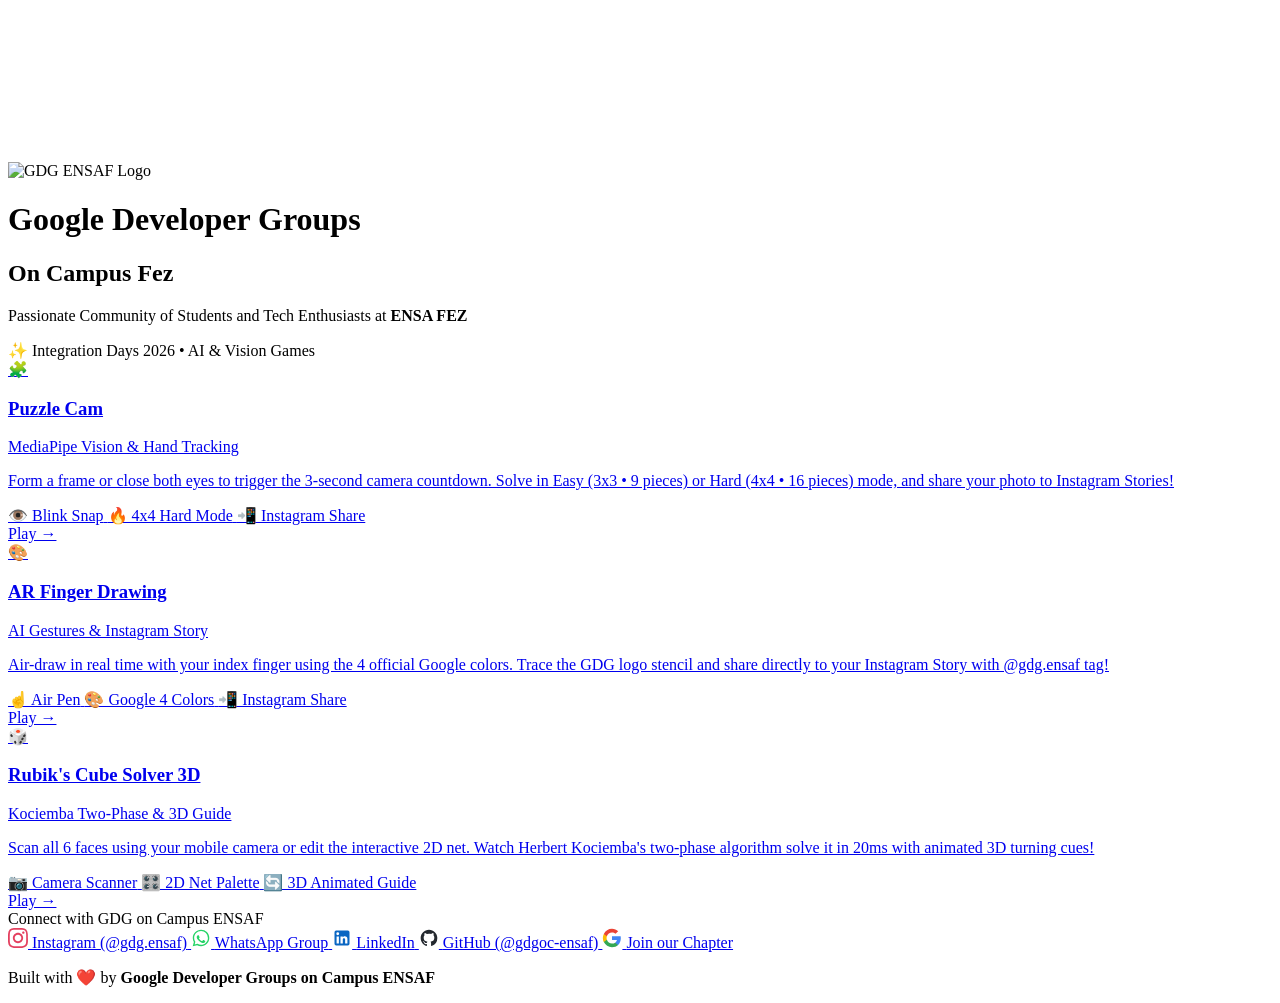
==== index.html @ 5467dab4 "feat(puzzle_cam): Add 4x4 Hard Mode and Instagram Story sharing with @gdg.ensaf tag" ====
<!DOCTYPE html>
<html lang="en">
<head>
  <meta charset="UTF-8">
  <meta name="viewport" content="width=device-width, initial-scale=1.0, maximum-scale=1.0, user-scalable=no">
  <title>Google Developer Groups On Campus Fez — Interactive Games</title>
  <link rel="icon" type="image/svg+xml" href="favicon.svg">
  <link rel="stylesheet" href="style.css">
  <link rel="preconnect" href="https://fonts.googleapis.com">
  <link rel="preconnect" href="https://fonts.gstatic.com" crossorigin>
  <link href="https://fonts.googleapis.com/css2?family=Google+Sans:wght@400;500;700&family=Inter:wght@400;500;600;700&display=swap" rel="stylesheet">
</head>
<body>
  <!-- WebGL Mesh Drift Shader Background (from gdgensaf.web.app) -->
  <canvas id="shader-canvas"></canvas>

  <main class="page-container">

    <!-- Profile Header (Cloned from gdgensaf.web.app) -->
    <header class="profile-header">
      <div class="gdg-logo-wrap">
        <img src="logo.png" alt="GDG ENSAF Logo" class="gdg-logo">
      </div>
      <h1 class="title">Google Developer Groups</h1>
      <h2 class="subtitle">On Campus Fez</h2>
      <p class="description">
        Passionate Community of Students and Tech Enthusiasts at <strong>ENSA FEZ</strong>
      </p>
    </header>

    <!-- Games Section Badge -->
    <div class="section-badge">✨ Integration Days 2026 • AI & Vision Games</div>

    <!-- Games Cards List (Cards styled matching gdgensaf.web.app) -->
    <section class="games-list">

      <!-- GAME 1: Puzzle Cam -->
      <a href="./puzzle_cam/index.html" class="game-card">
        <div class="card-top">
          <div class="card-icon icon-blue">🧩</div>
          <div class="card-header-text">
            <h3 class="card-title">Puzzle Cam</h3>
            <span class="card-subtitle sub-blue">MediaPipe Vision & Hand Tracking</span>
          </div>
        </div>
        <p class="card-desc">
          Form a frame or close both eyes to trigger the 3-second camera countdown. Solve in Easy (3x3 • 9 pieces) or Hard (4x4 • 16 pieces) mode, and share your photo to Instagram Stories!
        </p>
        <div class="card-footer">
          <div class="card-badges">
            <span class="badge">👁️ Blink Snap</span>
            <span class="badge">🔥 4x4 Hard Mode</span>
            <span class="badge">📲 Instagram Share</span>
          </div>
          <span class="play-arrow arrow-blue">Play →</span>
        </div>
      </a>

      <!-- GAME 2: AR Finger Drawing -->
      <a href="./drawing_cam/index.html" class="game-card">
        <div class="card-top">
          <div class="card-icon icon-red">🎨</div>
          <div class="card-header-text">
            <h3 class="card-title">AR Finger Drawing</h3>
            <span class="card-subtitle sub-red">AI Gestures & Instagram Story</span>
          </div>
        </div>
        <p class="card-desc">
          Air-draw in real time with your index finger using the 4 official Google colors. Trace the GDG logo stencil and share directly to your Instagram Story with @gdg.ensaf tag!
        </p>
        <div class="card-footer">
          <div class="card-badges">
            <span class="badge">☝️ Air Pen</span>
            <span class="badge">🎨 Google 4 Colors</span>
            <span class="badge">📲 Instagram Share</span>
          </div>
          <span class="play-arrow arrow-red">Play →</span>
        </div>
      </a>

      <!-- GAME 3: 3D Rubik's Cube Solver -->
      <a href="./rubiks_solver/index.html" class="game-card">
        <div class="card-top">
          <div class="card-icon icon-green">🎲</div>
          <div class="card-header-text">
            <h3 class="card-title">Rubik's Cube Solver 3D</h3>
            <span class="card-subtitle sub-green">Kociemba Two-Phase & 3D Guide</span>
          </div>
        </div>
        <p class="card-desc">
          Scan all 6 faces using your mobile camera or edit the interactive 2D net. Watch Herbert Kociemba's two-phase algorithm solve it in 20ms with animated 3D turning cues!
        </p>
        <div class="card-footer">
          <div class="card-badges">
            <span class="badge">📷 Camera Scanner</span>
            <span class="badge">🎛️ 2D Net Palette</span>
            <span class="badge">🔄 3D Animated Guide</span>
          </div>
          <span class="play-arrow arrow-green">Play →</span>
        </div>
      </a>

    </section>

    <!-- Social Links (Exact match to gdgensaf.web.app) -->
    <div class="socials-title">Connect with GDG on Campus ENSAF</div>
    <nav class="socials-list">
      <a href="https://www.instagram.com/gdg.ensaf/" target="_blank" rel="noopener" class="social-pill">
        <svg class="social-icon" viewBox="0 0 24 24" width="20" height="20" fill="#E4405F">
          <path d="M12 2.163c3.204 0 3.584.012 4.85.07 3.252.148 4.771 1.691 4.919 4.919.058 1.265.069 1.645.069 4.849 0 3.205-.012 3.584-.069 4.849-.149 3.225-1.664 4.771-4.919 4.919-1.266.058-1.644.07-4.85.07-3.204 0-3.584-.012-4.849-.07-3.26-.149-4.771-1.699-4.919-4.92-.058-1.265-.07-1.644-.07-4.849 0-3.204.013-3.583.07-4.849.149-3.227 1.664-4.771 4.919-4.919 1.266-.057 1.645-.069 4.849-.069zm0-2.163c-3.259 0-3.667.014-4.947.072-4.358.2-6.78 2.618-6.98 6.98-.059 1.281-.073 1.689-.073 4.948 0 3.259.014 3.668.072 4.948.2 4.358 2.618 6.78 6.98 6.98 1.281.058 1.689.072 4.948.072 3.259 0 3.668-.014 4.948-.072 4.354-.2 6.782-2.618 6.979-6.98.059-1.28.073-1.689-.073-4.948 0-3.259-.014-3.667-.072-4.947-.196-4.354-2.617-6.78-6.979-6.98-1.281-.059-1.69-.073-4.949-.073zm0 5.838c-3.403 0-6.162 2.759-6.162 6.162s2.759 6.163 6.162 6.163 6.162-2.759 6.162-6.163c0-3.403-2.759-6.162-6.162-6.162zm0 10.162c-2.209 0-4-1.79-4-4 0-2.209 1.791-4 4-4s4 1.791 4 4c0 2.21-1.791 4-4 4zm6.406-11.845c-.796 0-1.441.645-1.441 1.44s.645 1.44 1.441 1.44c.795 0 1.439-.645 1.439-1.44s-.644-1.44-1.439-1.44z"/>
        </svg>
        <span>Instagram (@gdg.ensaf)</span>
      </a>

      <a href="https://chat.whatsapp.com/InjXKWptVBr0FKgtomo5Nb" target="_blank" rel="noopener" class="social-pill">
        <svg class="social-icon" viewBox="0 0 24 24" width="20" height="20" fill="#25D366">
          <path d="M12.04 2c-5.46 0-9.91 4.45-9.91 9.91 0 1.75.46 3.45 1.32 4.95L2.05 22l5.25-1.38c1.45.79 3.08 1.21 4.74 1.21 5.46 0 9.91-4.45 9.91-9.91 0-2.65-1.03-5.14-2.9-7.01A9.82 9.82 0 0 0 12.04 2m.01 1.67c2.2 0 4.26.86 5.82 2.42a8.23 8.23 0 0 1 2.41 5.83c0 4.54-3.7 8.24-8.24 8.24-1.48 0-2.93-.4-4.2-1.15l-.3-.18-3.12.82.83-3.04-.2-.31a8.2 8.2 0 0 1-1.26-4.38c0-4.54 3.7-8.24 8.24-8.24m4.52 11.66c-.25-.13-1.47-.72-1.7-.81-.23-.08-.39-.13-.56.13-.17.25-.64.81-.79.97-.14.17-.29.19-.54.06-.25-.13-1.06-.39-2.02-1.25-.75-.67-1.26-1.5-1.41-1.75-.15-.25-.02-.39.11-.51.11-.11.25-.29.37-.44.13-.14.17-.25.25-.42.08-.17.04-.31-.02-.44-.06-.13-.56-1.34-.76-1.84-.2-.49-.4-.42-.56-.43h-.47c-.17 0-.44.06-.67.31-.23.25-.88.86-.88 2.1s.9 2.43 1.03 2.6c.13.17 1.77 2.7 4.29 3.79.6.26 1.07.41 1.44.53.6.19 1.15.16 1.58.1.48-.07 1.47-.6 1.68-1.18.21-.58.21-1.07.15-1.18-.06-.1-.23-.17-.48-.3z"/>
        </svg>
        <span>WhatsApp Group</span>
      </a>

      <a href="https://www.linkedin.com/company/gdgoc-ensaf" target="_blank" rel="noopener" class="social-pill">
        <svg class="social-icon" viewBox="0 0 24 24" width="20" height="20" fill="#0A66C2">
          <path d="M19 3a2 2 0 0 1 2 2v14a2 2 0 0 1-2 2H5a2 2 0 0 1-2-2V5a2 2 0 0 1 2-2h14m-.5 15.5v-5.3a3.26 3.26 0 0 0-3.26-3.26c-.85 0-1.84.52-2.28 1.3v-1.11h-2.79v8.37h2.79v-4.93c0-.77.62-1.4 1.39-1.4a1.4 1.4 0 0 1 1.4 1.4v4.93h2.75M6.88 8.56a1.68 1.68 0 0 0 1.68-1.68c0-.93-.75-1.69-1.68-1.69a1.69 1.69 0 0 0-1.69 1.69c0 .93.76 1.68 1.69 1.68m1.39 9.94v-8.37H5.5v8.37h2.77z"/>
        </svg>
        <span>LinkedIn</span>
      </a>

      <a href="https://github.com/gdgoc-ensaf" target="_blank" rel="noopener" class="social-pill">
        <svg class="social-icon" viewBox="0 0 24 24" width="20" height="20" fill="#24292F">
          <path d="M12 2C6.477 2 2 6.484 2 12.017c0 4.425 2.865 8.18 6.839 9.504.5.092.682-.217.682-.483 0-.237-.008-.868-.013-1.703-2.782.605-3.369-1.343-3.369-1.343-.454-1.158-1.11-1.466-1.11-1.466-.908-.62.069-.608.069-.608 1.003.07 1.53 1.032 1.53 1.032.892 1.53 2.341 1.088 2.91.832.092-.647.35-1.088.636-1.338-2.22-.253-4.555-1.113-4.555-4.951 0-1.093.39-1.988 1.029-2.688-.103-.253-.446-1.272.098-2.65 0 0 .84-.27 2.75 1.026A9.564 9.564 0 0 1 12 6.844c.85.004 1.705.115 2.504.337 1.909-1.296 2.747-1.027 2.747-1.027.546 1.379.202 2.398.1 2.651.64.7 1.028 1.595 1.028 2.688 0 3.848-2.339 4.695-4.566 4.943.359.309.678.92.678 1.855 0 1.338-.012 2.419-.012 2.747 0 .268.18.58.688.482A10.019 10.019 0 0 0 22 12.017C22 6.484 17.522 2 12 2z"/>
        </svg>
        <span>GitHub (@gdgoc-ensaf)</span>
      </a>

      <a href="https://gdg.community.dev/gdg-on-campus-national-school-of-applied-sciences-of-fes-fes-morocco/" target="_blank" rel="noopener" class="social-pill">
        <svg class="social-icon" viewBox="0 0 24 24" width="20" height="20">
          <path fill="#4285F4" d="M22.56 12.25c0-.78-.07-1.53-.2-2.25H12v4.26h5.92c-.26 1.37-1.04 2.53-2.21 3.31v2.77h3.57c2.08-1.92 3.28-4.74 3.28-8.09z"/>
          <path fill="#34A853" d="M12 23c2.97 0 5.46-.98 7.28-2.66l-3.57-2.77c-.98.66-2.23 1.06-3.71 1.06-2.86 0-5.29-1.93-6.16-4.53H2.18v2.84C3.99 20.53 7.7 23 12 23z"/>
          <path fill="#FBBC05" d="M5.84 14.09c-.22-.66-.35-1.36-.35-2.09s.13-1.43.35-2.09V7.06H2.18C1.43 8.55 1 10.22 1 12s.43 3.45 1.18 4.94l2.85-2.22.81-.63z"/>
          <path fill="#EA4335" d="M12 5.38c1.62 0 3.06.56 4.21 1.64l3.15-3.15C17.45 2.09 14.97 1 12 1 7.7 1 3.99 3.47 2.18 7.06l3.66 2.84c.87-2.6 3.3-4.52 6.16-4.52z"/>
        </svg>
        <span>Join our Chapter</span>
      </a>
    </nav>

    <!-- Footer -->
    <footer class="footer">
      <p>Built with ❤️ by <strong>Google Developer Groups on Campus ENSAF</strong></p>
    </footer>

  </main>

  <!-- WebGL Shader Script -->
  <script src="shader-bg.js"></script>
</body>
</html>
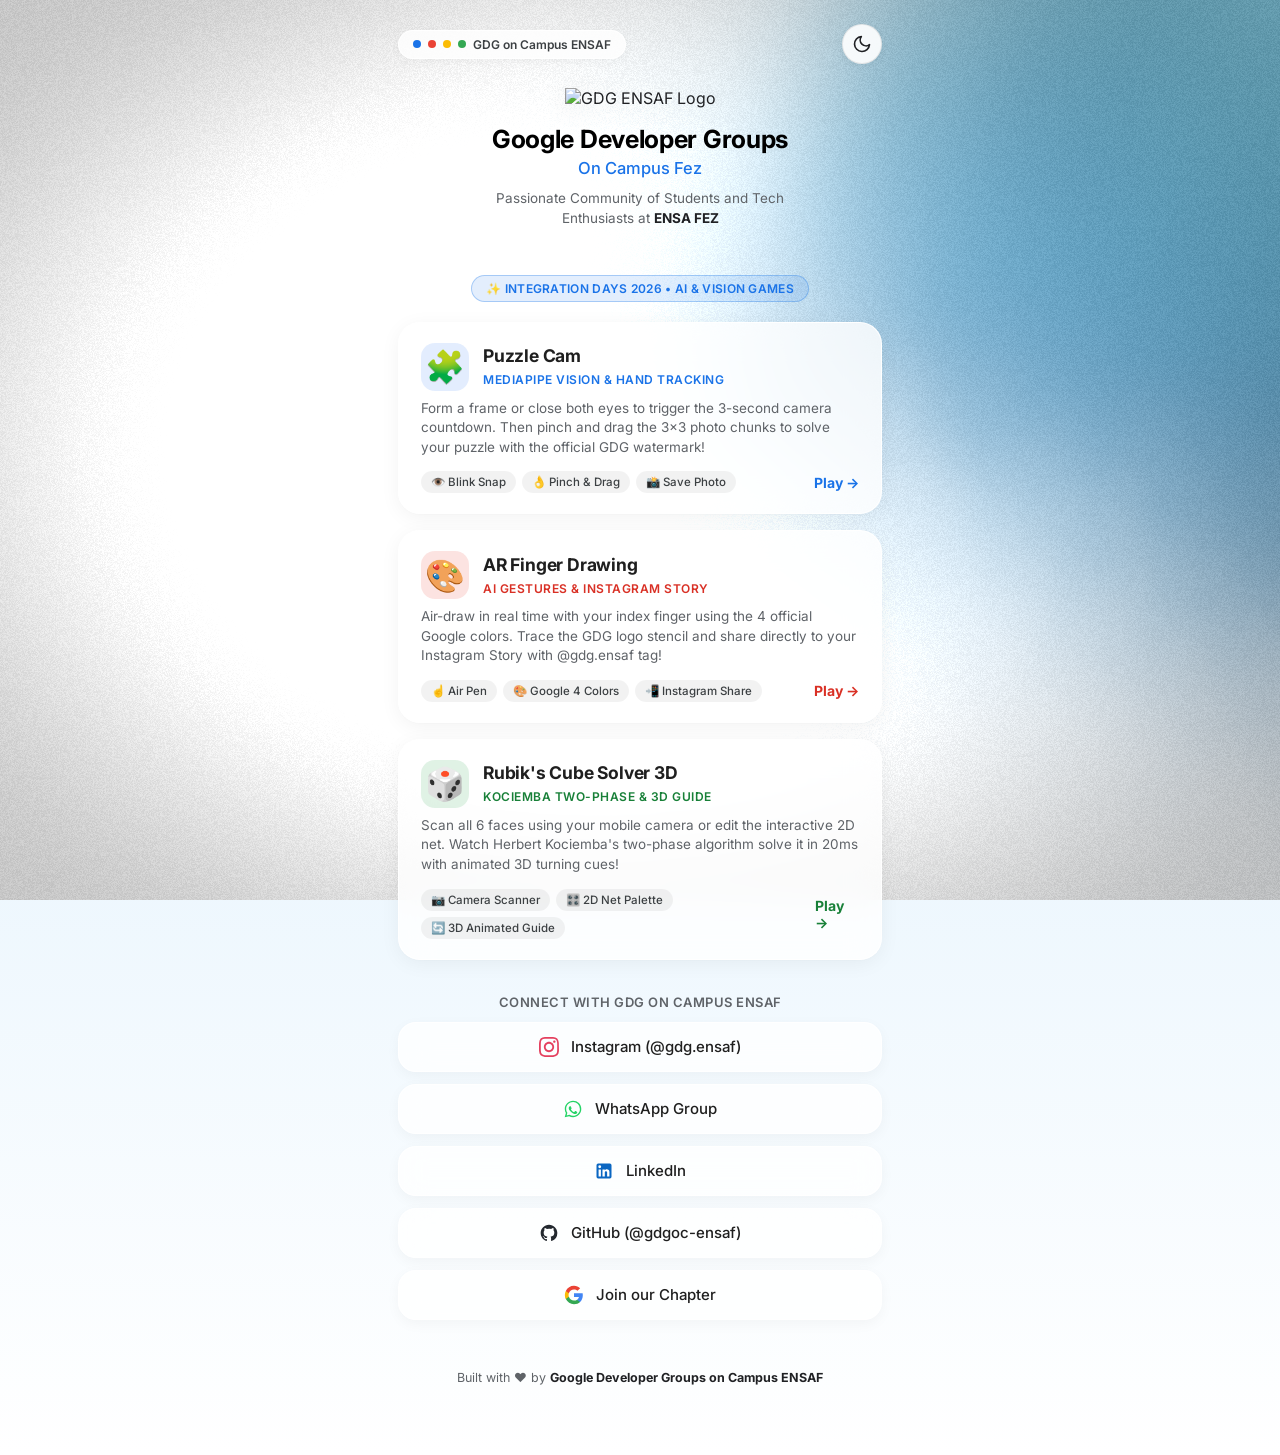
==== commit 27d13d81: "Merge pull request #2 from Abdellah0x1/main feat(theme): Add Google Light & Dark theme toggle across" ====
--- a/index.html
+++ b/index.html
@@ -9,12 +9,27 @@
   <link rel="preconnect" href="https://fonts.googleapis.com">
   <link rel="preconnect" href="https://fonts.gstatic.com" crossorigin>
   <link href="https://fonts.googleapis.com/css2?family=Google+Sans:wght@400;500;700&family=Inter:wght@400;500;600;700&display=swap" rel="stylesheet">
+  <script src="theme.js"></script>
 </head>
 <body>
   <!-- WebGL Mesh Drift Shader Background (from gdgensaf.web.app) -->
   <canvas id="shader-canvas"></canvas>
 
   <main class="page-container">
+
+    <!-- Top Action Bar with Google Theme Switcher -->
+    <div class="top-nav-bar">
+      <div class="campus-pill">
+        <span class="campus-dot dot-blue"></span>
+        <span class="campus-dot dot-red"></span>
+        <span class="campus-dot dot-yellow"></span>
+        <span class="campus-dot dot-green"></span>
+        <span>GDG on Campus ENSAF</span>
+      </div>
+      <button class="theme-toggle-btn" data-theme-toggle aria-label="Toggle Google Theme" title="Toggle Google Theme">
+        <span class="theme-toggle-inner"></span>
+      </button>
+    </div>
 
     <!-- Profile Header (Cloned from gdgensaf.web.app) -->
     <header class="profile-header">
@@ -44,13 +59,13 @@
           </div>
         </div>
         <p class="card-desc">
-          Form a frame or close both eyes to trigger the 3-second camera countdown. Solve in Easy (3x3 • 9 pieces) or Hard (4x4 • 16 pieces) mode, and share your photo to Instagram Stories!
+          Form a frame or close both eyes to trigger the 3-second camera countdown. Then pinch and drag the 3x3 photo chunks to solve your puzzle with the official GDG watermark!
         </p>
         <div class="card-footer">
           <div class="card-badges">
             <span class="badge">👁️ Blink Snap</span>
-            <span class="badge">🔥 4x4 Hard Mode</span>
-            <span class="badge">📲 Instagram Share</span>
+            <span class="badge">👌 Pinch & Drag</span>
+            <span class="badge">📸 Save Photo</span>
           </div>
           <span class="play-arrow arrow-blue">Play →</span>
         </div>
--- a/style.css
+++ b/style.css
@@ -0,0 +1,510 @@
+/* GDG on Campus ENSAF — Games Hub
+   Google Developer Groups Theme (Light & Dark)
+   Styled to match the official GDGC-WEBSITE (gdgensaf.web.app)
+*/
+
+@import url('https://fonts.googleapis.com/css2?family=Google+Sans:wght@400;500;600;700&family=Inter:wght@400;500;600;700&display=swap');
+
+:root,
+html[data-theme="light"] {
+  --gdg-blue: #1a73e8;
+  --gdg-blue-light: #4285f4;
+  --gdg-red: #ea4335;
+  --gdg-yellow: #fbbc04;
+  --gdg-green: #34a853;
+
+  --bg-page: linear-gradient(180deg, #bfe4fa 0%, #e2f2fd 35%, #ffffff 100%);
+  --bg-body-color: #f8fafd;
+  --canvas-opacity: 1;
+
+  --card-bg: rgba(255, 255, 255, 0.82);
+  --card-border: rgba(255, 255, 255, 0.95);
+  --card-border-hover: rgba(255, 255, 255, 1);
+  --card-shadow: 0 4px 20px rgba(0, 0, 0, 0.05), 0 1px 3px rgba(0, 0, 0, 0.02);
+  --card-shadow-hover: 0 12px 30px rgba(66, 133, 244, 0.16), 0 4px 10px rgba(0, 0, 0, 0.04);
+
+  --text-title: #000000;
+  --text-subtitle: #1a73e8;
+  --text-desc: #5f6368;
+  --text-strong: #202124;
+  --text-card-title: #1f1f1f;
+  --text-card-desc: #5f6368;
+  --text-body: #202124;
+
+  --badge-bg: rgba(26, 115, 232, 0.12);
+  --badge-border: rgba(26, 115, 232, 0.3);
+  --badge-text: #1a73e8;
+
+  --pill-badge-bg: rgba(0, 0, 0, 0.05);
+  --pill-badge-text: #3c4043;
+
+  --social-bg: rgba(255, 255, 255, 0.76);
+  --social-border: rgba(255, 255, 255, 0.85);
+  --social-bg-hover: rgba(255, 255, 255, 0.95);
+  --social-text: #1f1f1f;
+  --social-shadow: 0 4px 14px rgba(0, 0, 0, 0.04);
+  --social-shadow-hover: 0 8px 20px rgba(0, 0, 0, 0.08);
+
+  --nav-pill-bg: rgba(255, 255, 255, 0.82);
+  --nav-pill-border: rgba(255, 255, 255, 0.95);
+  --nav-pill-text: #3c4043;
+
+  --toggle-bg: rgba(255, 255, 255, 0.9);
+  --toggle-border: rgba(0, 0, 0, 0.08);
+  --toggle-color: #202124;
+  --toggle-shadow: 0 2px 8px rgba(0, 0, 0, 0.06);
+
+  --sub-blue: #1a73e8;
+  --sub-red: #d93025;
+  --sub-green: #188038;
+}
+
+html[data-theme="dark"] {
+  --gdg-blue: #8ab4f8;
+  --gdg-blue-light: #aecbfa;
+  --gdg-red: #f28b82;
+  --gdg-yellow: #fdd663;
+  --gdg-green: #81c995;
+
+  --bg-page: linear-gradient(180deg, #0e1520 0%, #131314 40%, #131314 100%);
+  --bg-body-color: #131314;
+  --canvas-opacity: 0.75;
+
+  --card-bg: rgba(32, 33, 36, 0.85);
+  --card-border: rgba(255, 255, 255, 0.12);
+  --card-border-hover: rgba(138, 180, 248, 0.4);
+  --card-shadow: 0 8px 32px rgba(0, 0, 0, 0.45), 0 2px 8px rgba(0, 0, 0, 0.3);
+  --card-shadow-hover: 0 14px 36px rgba(138, 180, 248, 0.22), 0 4px 12px rgba(0, 0, 0, 0.5);
+
+  --text-title: #f8f9fa;
+  --text-subtitle: #8ab4f8;
+  --text-desc: #bdc1c6;
+  --text-strong: #ffffff;
+  --text-card-title: #f1f3f4;
+  --text-card-desc: #9aa0a6;
+  --text-body: #e8eaed;
+
+  --badge-bg: rgba(138, 180, 248, 0.15);
+  --badge-border: rgba(138, 180, 248, 0.32);
+  --badge-text: #8ab4f8;
+
+  --pill-badge-bg: rgba(255, 255, 255, 0.08);
+  --pill-badge-text: #bdc1c6;
+
+  --social-bg: rgba(32, 33, 36, 0.85);
+  --social-border: rgba(255, 255, 255, 0.12);
+  --social-bg-hover: rgba(45, 47, 51, 0.95);
+  --social-text: #f1f3f4;
+  --social-shadow: 0 4px 16px rgba(0, 0, 0, 0.3);
+  --social-shadow-hover: 0 8px 24px rgba(0, 0, 0, 0.45);
+
+  --nav-pill-bg: rgba(32, 33, 36, 0.85);
+  --nav-pill-border: rgba(255, 255, 255, 0.12);
+  --nav-pill-text: #e8eaed;
+
+  --toggle-bg: rgba(40, 42, 46, 0.9);
+  --toggle-border: rgba(255, 255, 255, 0.15);
+  --toggle-color: #fdd663;
+  --toggle-shadow: 0 2px 10px rgba(0, 0, 0, 0.4);
+
+  --sub-blue: #8ab4f8;
+  --sub-red: #f28b82;
+  --sub-green: #81c995;
+}
+
+* {
+  box-sizing: border-box;
+  margin: 0;
+  padding: 0;
+  -webkit-tap-highlight-color: transparent;
+}
+
+body {
+  min-height: 100vh;
+  background-color: var(--bg-body-color);
+  background-image: var(--bg-page);
+  font-family: 'Google Sans', 'Inter', -apple-system, BlinkMacSystemFont, 'Segoe UI', Roboto, sans-serif;
+  color: var(--text-body);
+  display: flex;
+  flex-direction: column;
+  align-items: center;
+  position: relative;
+  overflow-x: hidden;
+  transition: background-color 0.3s ease, color 0.3s ease;
+}
+
+/* Background WebGL Shader Canvas */
+#shader-canvas {
+  position: fixed;
+  inset: 0;
+  width: 100%;
+  height: 100%;
+  pointer-events: none;
+  z-index: 0;
+  display: block;
+  opacity: var(--canvas-opacity);
+  transition: opacity 0.4s ease;
+}
+
+/* Container */
+.page-container {
+  width: 100%;
+  max-width: 520px;
+  padding: 24px 18px 60px;
+  display: flex;
+  flex-direction: column;
+  align-items: center;
+  position: relative;
+  z-index: 10;
+}
+
+/* Top Action Bar with Google Theme Switcher */
+.top-nav-bar {
+  width: 100%;
+  display: flex;
+  align-items: center;
+  justify-content: space-between;
+  margin-bottom: 24px;
+}
+
+.campus-pill {
+  display: inline-flex;
+  align-items: center;
+  gap: 7px;
+  padding: 6px 14px;
+  border-radius: 20px;
+  background: var(--nav-pill-bg);
+  backdrop-filter: blur(14px);
+  -webkit-backdrop-filter: blur(14px);
+  border: 1px solid var(--nav-pill-border);
+  font-size: 12px;
+  font-weight: 600;
+  color: var(--nav-pill-text);
+  box-shadow: 0 2px 8px rgba(0, 0, 0, 0.04);
+}
+
+.campus-dot {
+  width: 8px;
+  height: 8px;
+  border-radius: 50%;
+  display: inline-block;
+}
+.dot-blue { background-color: var(--gdg-blue); }
+.dot-red { background-color: var(--gdg-red); }
+.dot-yellow { background-color: var(--gdg-yellow); }
+.dot-green { background-color: var(--gdg-green); }
+
+/* Theme Toggle Button */
+.theme-toggle-btn {
+  display: inline-flex;
+  align-items: center;
+  justify-content: center;
+  width: 40px;
+  height: 40px;
+  border-radius: 50%;
+  background: var(--toggle-bg);
+  backdrop-filter: blur(14px);
+  -webkit-backdrop-filter: blur(14px);
+  border: 1.5px solid var(--toggle-border);
+  color: var(--toggle-color);
+  box-shadow: var(--toggle-shadow);
+  cursor: pointer;
+  transition: transform 0.25s cubic-bezier(0.34, 1.56, 0.64, 1),
+              background 0.25s ease,
+              border-color 0.25s ease,
+              box-shadow 0.25s ease;
+}
+
+.theme-toggle-btn:hover {
+  transform: scale(1.08) rotate(10deg);
+}
+
+.theme-toggle-btn:active {
+  transform: scale(0.92);
+}
+
+.theme-icon {
+  width: 20px;
+  height: 20px;
+  transition: transform 0.3s ease;
+}
+
+/* Profile Header (Cloned from gdgensaf.web.app) */
+.profile-header {
+  text-align: center;
+  margin-bottom: 28px;
+  width: 100%;
+}
+
+.gdg-logo-wrap {
+  margin-bottom: 16px;
+  display: inline-block;
+}
+
+.gdg-logo {
+  width: 110px;
+  height: auto;
+  object-fit: contain;
+  filter: drop-shadow(0 4px 12px rgba(0, 0, 0, 0.08));
+  transition: transform 0.3s cubic-bezier(0.34, 1.56, 0.64, 1);
+}
+
+.gdg-logo:hover {
+  transform: scale(1.08);
+}
+
+.title {
+  font-size: 25px;
+  font-weight: 700;
+  color: var(--text-title);
+  letter-spacing: -0.3px;
+  margin-bottom: 4px;
+  transition: color 0.3s ease;
+}
+
+.subtitle {
+  font-size: 16.5px;
+  font-weight: 500;
+  color: var(--text-subtitle);
+  margin-bottom: 10px;
+  transition: color 0.3s ease;
+}
+
+.description {
+  font-size: 13.5px;
+  color: var(--text-desc);
+  line-height: 1.5;
+  max-width: 360px;
+  margin: 0 auto;
+  transition: color 0.3s ease;
+}
+
+.description strong {
+  color: var(--text-strong);
+}
+
+/* Games Section Header */
+.section-badge {
+  display: inline-flex;
+  align-items: center;
+  gap: 6px;
+  background: var(--badge-bg);
+  border: 1px solid var(--badge-border);
+  color: var(--badge-text);
+  font-size: 12px;
+  font-weight: 600;
+  padding: 5px 14px;
+  border-radius: 20px;
+  margin: 18px auto 20px;
+  letter-spacing: 0.3px;
+  text-transform: uppercase;
+  transition: background 0.3s ease, border-color 0.3s ease, color 0.3s ease;
+}
+
+/* Games Cards List (Cards styled matching gdgensaf.web.app pill cards) */
+.games-list {
+  width: 100%;
+  display: flex;
+  flex-direction: column;
+  gap: 16px;
+  margin-bottom: 34px;
+}
+
+.game-card {
+  position: relative;
+  display: flex;
+  flex-direction: column;
+  text-decoration: none;
+  border-radius: 22px;
+  background: var(--card-bg);
+  backdrop-filter: blur(16px);
+  -webkit-backdrop-filter: blur(16px);
+  border: 1.5px solid var(--card-border);
+  box-shadow: var(--card-shadow);
+  padding: 20px 22px;
+  overflow: hidden;
+  transition: transform 0.3s cubic-bezier(0.34, 1.56, 0.64, 1),
+              box-shadow 0.3s ease,
+              border-color 0.3s ease,
+              background 0.3s ease;
+  cursor: pointer;
+}
+
+.game-card:hover {
+  transform: translateY(-4px) scale(1.015);
+  border-color: var(--card-border-hover);
+  box-shadow: var(--card-shadow-hover);
+}
+
+.game-card:active {
+  transform: translateY(-1px) scale(0.995);
+}
+
+.card-top {
+  display: flex;
+  align-items: center;
+  gap: 14px;
+  margin-bottom: 8px;
+}
+
+.card-icon {
+  font-size: 32px;
+  display: flex;
+  align-items: center;
+  justify-content: center;
+  width: 48px;
+  height: 48px;
+  border-radius: 14px;
+  flex-shrink: 0;
+  transition: transform 0.3s ease;
+}
+
+.game-card:hover .card-icon {
+  transform: scale(1.15) rotate(4deg);
+}
+
+.icon-blue { background: rgba(66, 133, 244, 0.15); }
+.icon-red { background: rgba(234, 67, 53, 0.15); }
+.icon-green { background: rgba(52, 168, 83, 0.15); }
+
+.card-header-text {
+  flex: 1;
+}
+
+.card-title {
+  font-size: 17.5px;
+  font-weight: 700;
+  color: var(--text-card-title);
+  letter-spacing: -0.2px;
+  margin-bottom: 2px;
+  transition: color 0.3s ease;
+}
+
+.card-subtitle {
+  font-size: 12px;
+  font-weight: 600;
+  text-transform: uppercase;
+  letter-spacing: 0.5px;
+}
+
+.sub-blue { color: var(--sub-blue); }
+.sub-red { color: var(--sub-red); }
+.sub-green { color: var(--sub-green); }
+
+.card-desc {
+  font-size: 13.5px;
+  color: var(--text-card-desc);
+  line-height: 1.45;
+  margin-bottom: 14px;
+  transition: color 0.3s ease;
+}
+
+.card-footer {
+  display: flex;
+  justify-content: space-between;
+  align-items: center;
+}
+
+.card-badges {
+  display: flex;
+  flex-wrap: wrap;
+  gap: 6px;
+}
+
+.badge {
+  font-size: 11.5px;
+  font-weight: 500;
+  padding: 4px 10px;
+  background: var(--pill-badge-bg);
+  border-radius: 12px;
+  color: var(--pill-badge-text);
+  transition: background 0.3s ease, color 0.3s ease;
+}
+
+.play-arrow {
+  font-size: 14px;
+  font-weight: 700;
+  display: flex;
+  align-items: center;
+  gap: 4px;
+  transition: transform 0.2s ease;
+}
+
+.game-card:hover .play-arrow {
+  transform: translateX(4px);
+}
+
+.arrow-blue { color: var(--sub-blue); }
+.arrow-red { color: var(--sub-red); }
+.arrow-green { color: var(--sub-green); }
+
+/* Social Links List */
+.socials-title {
+  font-size: 13px;
+  font-weight: 600;
+  color: var(--text-desc);
+  text-transform: uppercase;
+  letter-spacing: 0.5px;
+  margin-bottom: 12px;
+  text-align: center;
+  transition: color 0.3s ease;
+}
+
+.socials-list {
+  width: 100%;
+  display: flex;
+  flex-direction: column;
+  gap: 12px;
+  margin-bottom: 30px;
+}
+
+.social-pill {
+  display: flex;
+  align-items: center;
+  justify-content: center;
+  gap: 12px;
+  padding: 14px 20px;
+  text-decoration: none;
+  border-radius: 18px;
+  background: var(--social-bg);
+  backdrop-filter: blur(14px);
+  -webkit-backdrop-filter: blur(14px);
+  border: 1.5px solid var(--social-border);
+  box-shadow: var(--social-shadow);
+  font-size: 15px;
+  font-weight: 500;
+  color: var(--social-text);
+  transition: transform 0.25s cubic-bezier(0.34, 1.56, 0.64, 1),
+              box-shadow 0.25s ease,
+              background 0.25s ease,
+              color 0.25s ease,
+              border-color 0.25s ease;
+}
+
+.social-pill:hover {
+  transform: translateY(-2px) scale(1.015);
+  background: var(--social-bg-hover);
+  box-shadow: var(--social-shadow-hover);
+}
+
+.social-icon {
+  width: 20px;
+  height: 20px;
+  display: flex;
+  align-items: center;
+  justify-content: center;
+  flex-shrink: 0;
+}
+
+/* Footer */
+.footer {
+  text-align: center;
+  font-size: 12.5px;
+  color: var(--text-desc);
+  padding: 20px 0 10px;
+  transition: color 0.3s ease;
+}
+
+.footer strong {
+  color: var(--text-strong);
+}
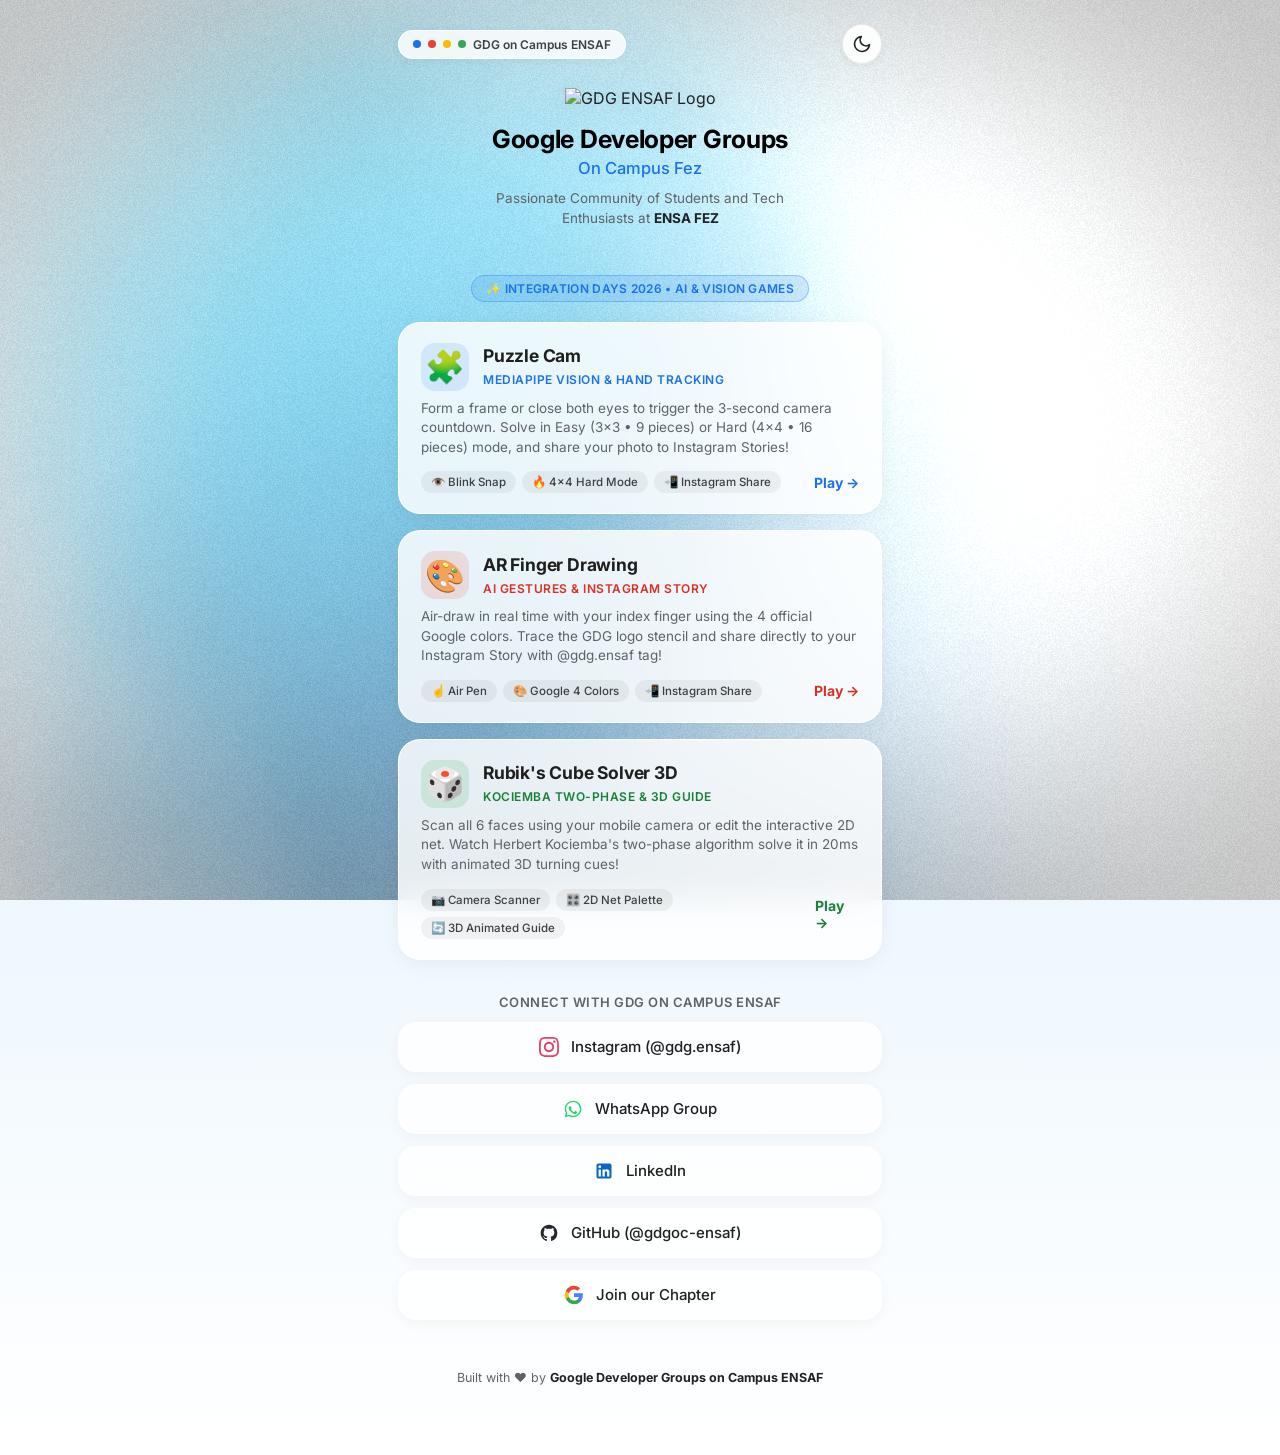
==== commit 6270c590: "Merge upstream changes: Add Google Light & Dark theme toggle across Hub and all games" ====
--- a/index.html
+++ b/index.html
@@ -59,13 +59,13 @@
           </div>
         </div>
         <p class="card-desc">
-          Form a frame or close both eyes to trigger the 3-second camera countdown. Then pinch and drag the 3x3 photo chunks to solve your puzzle with the official GDG watermark!
+          Form a frame or close both eyes to trigger the 3-second camera countdown. Solve in Easy (3x3 • 9 pieces) or Hard (4x4 • 16 pieces) mode, and share your photo to Instagram Stories!
         </p>
         <div class="card-footer">
           <div class="card-badges">
             <span class="badge">👁️ Blink Snap</span>
-            <span class="badge">👌 Pinch & Drag</span>
-            <span class="badge">📸 Save Photo</span>
+            <span class="badge">🔥 4x4 Hard Mode</span>
+            <span class="badge">📲 Instagram Share</span>
           </div>
           <span class="play-arrow arrow-blue">Play →</span>
         </div>
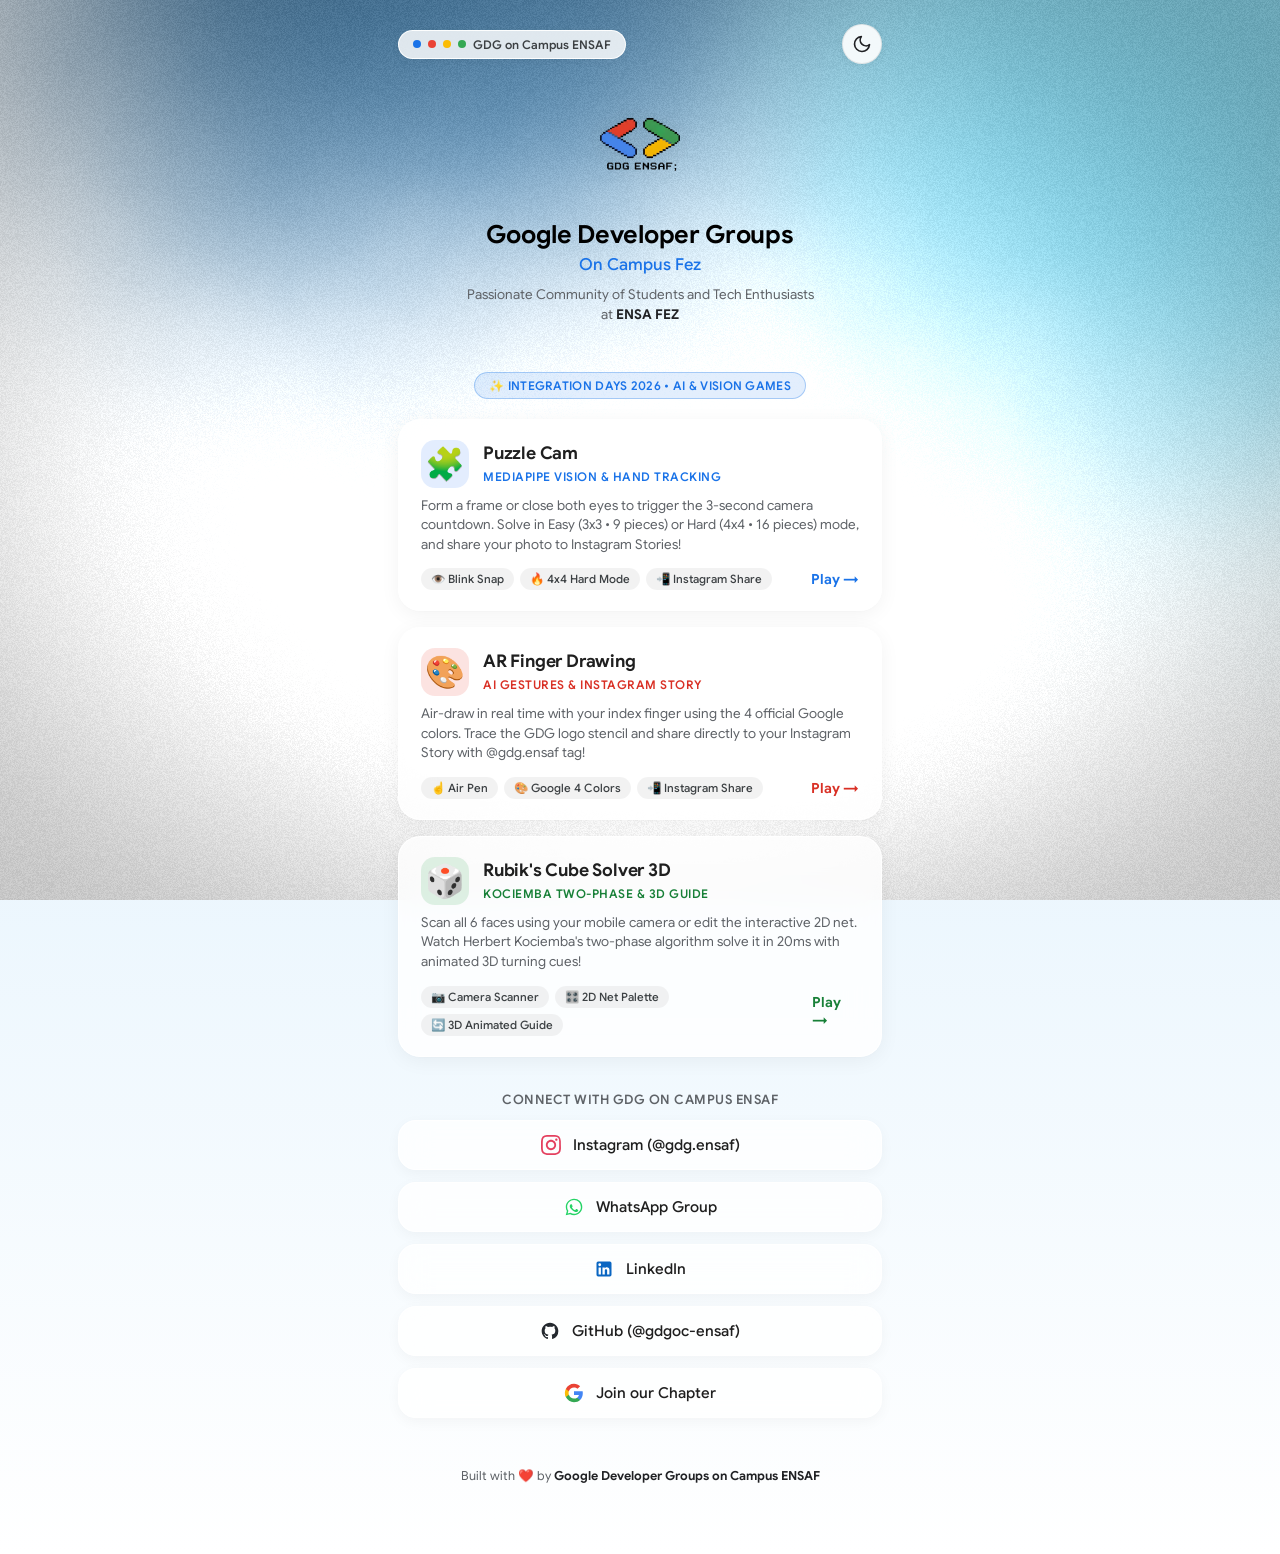
==== commit 3f89866c: "Improve game performance and fix puzzle and cube interactions" ====
--- a/index.html
+++ b/index.html
@@ -5,10 +5,9 @@
   <meta name="viewport" content="width=device-width, initial-scale=1.0, maximum-scale=1.0, user-scalable=no">
   <title>Google Developer Groups On Campus Fez — Interactive Games</title>
   <link rel="icon" type="image/svg+xml" href="favicon.svg">
+  <link rel="preload" href="fonts/3f43e613a4176decfb0a.woff2" as="font" type="font/woff2" crossorigin>
+  <link href="fonts/hub.css" rel="stylesheet">
   <link rel="stylesheet" href="style.css">
-  <link rel="preconnect" href="https://fonts.googleapis.com">
-  <link rel="preconnect" href="https://fonts.gstatic.com" crossorigin>
-  <link href="https://fonts.googleapis.com/css2?family=Google+Sans:wght@400;500;700&family=Inter:wght@400;500;600;700&display=swap" rel="stylesheet">
   <script src="theme.js"></script>
 </head>
 <body>
@@ -34,7 +33,7 @@
     <!-- Profile Header (Cloned from gdgensaf.web.app) -->
     <header class="profile-header">
       <div class="gdg-logo-wrap">
-        <img src="logo.png" alt="GDG ENSAF Logo" class="gdg-logo">
+        <img src="logo.png" alt="GDG ENSAF Logo" class="gdg-logo" width="800" height="800" fetchpriority="high">
       </div>
       <h1 class="title">Google Developer Groups</h1>
       <h2 class="subtitle">On Campus Fez</h2>
@@ -167,6 +166,6 @@
   </main>
 
   <!-- WebGL Shader Script -->
-  <script src="shader-bg.js"></script>
+  <script defer src="shader-bg.js"></script>
 </body>
 </html>
--- a/fonts/hub.css
+++ b/fonts/hub.css
@@ -0,0 +1 @@
+@font-face{font-family:'Google Sans';font-style:normal;font-weight:400;font-display:swap;src:url(2d8ebd5a1c4855c251c0.woff2) format('woff2');unicode-range:U+0308,U+0530-058F,U+2010,U+2024,U+25CC,U+FB13-FB17;}@font-face{font-family:'Google Sans';font-style:normal;font-weight:400;font-display:swap;src:url(87e29aa4c0167d61e518.woff2) format('woff2');unicode-range:U+0951-0952,U+0964-0965,U+0980-09FE,U+1CD0,U+1CD2,U+1CD5-1CD6,U+1CD8,U+1CE1,U+1CEA,U+1CED,U+1CF2,U+1CF5-1CF7,U+200C-200D,U+20B9,U+25CC,U+A8F1,U+11DF0-11DF1;}@font-face{font-family:'Google Sans';font-style:normal;font-weight:400;font-display:swap;src:url(da00c5cfce7b21985126.woff2) format('woff2');unicode-range:U+02C7,U+02D8-02D9,U+02DB,U+0307,U+1400-167F,U+18B0-18F5,U+25CC,U+11AB0-11ABF;}@font-face{font-family:'Google Sans';font-style:normal;font-weight:400;font-display:swap;src:url(a09898ad621267e54df5.woff2) format('woff2');unicode-range:U+0460-052F,U+1C80-1C8A,U+20B4,U+2DE0-2DFF,U+A640-A69F,U+FE2E-FE2F;}@font-face{font-family:'Google Sans';font-style:normal;font-weight:400;font-display:swap;src:url(5f178150d24e16e4ea66.woff2) format('woff2');unicode-range:U+0301,U+0400-045F,U+0490-0491,U+04B0-04B1,U+2116;}@font-face{font-family:'Google Sans';font-style:normal;font-weight:400;font-display:swap;src:url(d89da14318289b9615e9.woff2) format('woff2');unicode-range:U+0900-097F,U+1CD0-1CF4,U+1CF7-1CF9,U+200C-200D,U+20A8,U+20B9,U+20F0,U+25CC,U+A830-A839,U+A8E0-A8FF,U+11B00-11B0A;}@font-face{font-family:'Google Sans';font-style:normal;font-weight:400;font-display:swap;src:url(30488c8189fae4826739.woff2) format('woff2');unicode-range:U+030E,U+1200-1399,U+2D80-2DDE,U+AB01-AB2E,U+1E7E0-1E7E6,U+1E7E8-1E7EB,U+1E7ED-1E7EE,U+1E7F0-1E7FE;}@font-face{font-family:'Google Sans';font-style:normal;font-weight:400;font-display:swap;src:url(a716cc2041d84fb6b455.woff2) format('woff2');unicode-range:U+0589,U+10A0-10FF,U+1C90-1CBA,U+1CBD-1CBF,U+205A,U+2D00-2D2F,U+2E31;}@font-face{font-family:'Google Sans';font-style:normal;font-weight:400;font-display:swap;src:url(12ba4d2cb296ca482edf.woff2) format('woff2');unicode-range:U+1F00-1FFF;}@font-face{font-family:'Google Sans';font-style:normal;font-weight:400;font-display:swap;src:url(807cfe0da0551aa9b6e6.woff2) format('woff2');unicode-range:U+0370-0377,U+037A-037F,U+0384-038A,U+038C,U+038E-03A1,U+03A3-03FF;}@font-face{font-family:'Google Sans';font-style:normal;font-weight:400;font-display:swap;src:url(3a02ecb4e6dc00a6780d.woff2) format('woff2');unicode-range:U+0951-0952,U+0964-0965,U+0A80-0AFF,U+200C-200D,U+20B9,U+25CC,U+A830-A839;}@font-face{font-family:'Google Sans';font-style:normal;font-weight:400;font-display:swap;src:url(c80e9f764f186f39439c.woff2) format('woff2');unicode-range:U+0951-0952,U+0964-0965,U+0A01-0A76,U+200C-200D,U+20B9,U+25CC,U+262C,U+A830-A839;}@font-face{font-family:'Google Sans';font-style:normal;font-weight:400;font-display:swap;src:url(3bef5cb92e29b517729b.woff2) format('woff2');unicode-range:U+0307-0308,U+0590-05FF,U+200C-2010,U+20AA,U+25CC,U+FB1D-FB4F;}@font-face{font-family:'Google Sans';font-style:normal;font-weight:400;font-display:swap;src:url(843424acaed30e0976c0.woff2) format('woff2');unicode-range:U+1780-17FF,U+19E0-19FF,U+200C-200D,U+25CC;}@font-face{font-family:'Google Sans';font-style:normal;font-weight:400;font-display:swap;src:url(94ebf7c75a20fe62b731.woff2) format('woff2');unicode-range:U+0E81-0EDF,U+200C-200D,U+25CC;}@font-face{font-family:'Google Sans';font-style:normal;font-weight:400;font-display:swap;src:url(c3e7728489ef8157a298.woff2) format('woff2');unicode-range:U+0307,U+0323,U+0951-0952,U+0964-0965,U+0B83,U+0D00-0D7F,U+1CDA,U+1CF2,U+200C-200D,U+20B9,U+25CC,U+A830-A832;}@font-face{font-family:'Google Sans';font-style:normal;font-weight:400;font-display:swap;src:url(58b19dd708a67b36970d.woff2) format('woff2');unicode-range:U+0951-0952,U+0964-0965,U+0B01-0B77,U+1CDA,U+1CF2,U+200C-200D,U+20B9,U+25CC;}@font-face{font-family:'Google Sans';font-style:normal;font-weight:400;font-display:swap;src:url(bb34d10502213e806c57.woff2) format('woff2');unicode-range:U+0964-0965,U+0D81-0DF4,U+1CF2,U+200C-200D,U+25CC,U+111E1-111F4;}@font-face{font-family:'Google Sans';font-style:normal;font-weight:400;font-display:swap;src:url(2d7a54a434f21b445ab6.woff2) format('woff2');unicode-range:U+0001-000C,U+000E-001F,U+007F-009F,U+20DD-20E0,U+20E2-20E4,U+2150-218F,U+2190,U+2192,U+2194-2199,U+21AF,U+21E6-21F0,U+21F3,U+2218-2219,U+2299,U+22C4-22C6,U+2300-243F,U+2440-244A,U+2460-24FF,U+25A0-27BF,U+2800-28FF,U+2921-2922,U+2981,U+29BF,U+29EB,U+2B00-2BFF,U+4DC0-4DFF,U+FFF9-FFFB,U+10140-1018E,U+10190-1019C,U+101A0,U+101D0-101FD,U+102E0-102FB,U+10E60-10E7E,U+1D2C0-1D2D3,U+1D2E0-1D37F,U+1F000-1F0FF,U+1F100-1F1AE,U+1F1E6-1F1FF,U+1F30D-1F30F,U+1F315,U+1F31C,U+1F31E,U+1F320-1F32C,U+1F336,U+1F378,U+1F37D,U+1F382,U+1F393-1F39F,U+1F3A7-1F3A8,U+1F3AC-1F3AF,U+1F3C2,U+1F3C4-1F3C6,U+1F3CA-1F3CE,U+1F3D4-1F3E0,U+1F3ED,U+1F3F1-1F3F3,U+1F3F5-1F3F7,U+1F408,U+1F415,U+1F41F,U+1F426,U+1F43F,U+1F441-1F442,U+1F444,U+1F446-1F449,U+1F44C-1F44E,U+1F453,U+1F46A,U+1F47D,U+1F4A3,U+1F4B0,U+1F4B3,U+1F4B9,U+1F4BB,U+1F4BF,U+1F4C8-1F4CB,U+1F4D6,U+1F4DA,U+1F4DF,U+1F4E3-1F4E6,U+1F4EA-1F4ED,U+1F4F7,U+1F4F9-1F4FB,U+1F4FD-1F4FE,U+1F503,U+1F507-1F50B,U+1F50D,U+1F512-1F513,U+1F53E-1F54A,U+1F54F-1F5FA,U+1F610,U+1F650-1F67F,U+1F687,U+1F68D,U+1F691,U+1F694,U+1F698,U+1F6AD,U+1F6B2,U+1F6B9-1F6BA,U+1F6BC,U+1F6C6-1F6CF,U+1F6D3-1F6D7,U+1F6E0-1F6EA,U+1F6F0-1F6F3,U+1F6F7-1F6FC,U+1F700-1F80B,U+1F810-1F847,U+1F850-1F859,U+1F860-1F887,U+1F890-1F8AD,U+1F8B0-1F8BB,U+1F8C0-1F8C1,U+1F8D0-1F8D8,U+1F900-1F90B,U+1F93B,U+1F946,U+1F984,U+1F996,U+1F9E9,U+1FA00-1FA6F,U+1FA70-1FA7C,U+1FA80-1FAC6,U+1FAC8,U+1FACC-1FADD,U+1FADF-1FAEB,U+1FAEF-1FAFA,U+1FB00-1FBFF;}@font-face{font-family:'Google Sans';font-style:normal;font-weight:400;font-display:swap;src:url(300ecba22341aa51f2a7.woff2) format('woff2');unicode-range:U+0964-0965,U+0B82-0BFA,U+200C-200D,U+20B9,U+25CC;}@font-face{font-family:'Google Sans';font-style:normal;font-weight:400;font-display:swap;src:url(4c1bd8a34683fb20ca7e.woff2) format('woff2');unicode-range:U+0951-0952,U+0964-0965,U+0B83,U+0C00-0C7F,U+1CD5-1CD6,U+1CD8,U+1CDA,U+1CF2,U+200C-200D,U+25CC;}@font-face{font-family:'Google Sans';font-style:normal;font-weight:400;font-display:swap;src:url(7b4dce329fabb8a5c9be.woff2) format('woff2');unicode-range:U+02D7,U+0303,U+0331,U+0E01-0E5B,U+200C-200D,U+25CC;}@font-face{font-family:'Google Sans';font-style:normal;font-weight:400;font-display:swap;src:url(be35f711674d32eca0ca.woff2) format('woff2');unicode-range:U+0102-0103,U+0110-0111,U+0128-0129,U+0168-0169,U+01A0-01A1,U+01AF-01B0,U+0300-0301,U+0303-0304,U+0308-0309,U+0323,U+0329,U+1EA0-1EF9,U+20AB;}@font-face{font-family:'Google Sans';font-style:normal;font-weight:400;font-display:swap;src:url(2507802626a6cb16e4a7.woff2) format('woff2');unicode-range:U+0100-02BA,U+02BD-02C5,U+02C7-02CC,U+02CE-02D7,U+02DD-02FF,U+0304,U+0308,U+0329,U+1D00-1DBF,U+1E00-1E9F,U+1EF2-1EFF,U+2020,U+20A0-20AB,U+20AD-20C4,U+2113,U+2C60-2C7F,U+A720-A7FF;}@font-face{font-family:'Google Sans';font-style:normal;font-weight:400;font-display:swap;src:url(3f43e613a4176decfb0a.woff2) format('woff2');unicode-range:U+0000-00FF,U+0131,U+0152-0153,U+02BB-02BC,U+02C6,U+02DA,U+02DC,U+0304,U+0308,U+0329,U+2000-206F,U+20AC,U+2122,U+2191,U+2193,U+2212,U+2215,U+FEFF,U+FFFD;}@font-face{font-family:'Google Sans';font-style:normal;font-weight:500;font-display:swap;src:url(2d8ebd5a1c4855c251c0.woff2) format('woff2');unicode-range:U+0308,U+0530-058F,U+2010,U+2024,U+25CC,U+FB13-FB17;}@font-face{font-family:'Google Sans';font-style:normal;font-weight:500;font-display:swap;src:url(87e29aa4c0167d61e518.woff2) format('woff2');unicode-range:U+0951-0952,U+0964-0965,U+0980-09FE,U+1CD0,U+1CD2,U+1CD5-1CD6,U+1CD8,U+1CE1,U+1CEA,U+1CED,U+1CF2,U+1CF5-1CF7,U+200C-200D,U+20B9,U+25CC,U+A8F1,U+11DF0-11DF1;}@font-face{font-family:'Google Sans';font-style:normal;font-weight:500;font-display:swap;src:url(da00c5cfce7b21985126.woff2) format('woff2');unicode-range:U+02C7,U+02D8-02D9,U+02DB,U+0307,U+1400-167F,U+18B0-18F5,U+25CC,U+11AB0-11ABF;}@font-face{font-family:'Google Sans';font-style:normal;font-weight:500;font-display:swap;src:url(a09898ad621267e54df5.woff2) format('woff2');unicode-range:U+0460-052F,U+1C80-1C8A,U+20B4,U+2DE0-2DFF,U+A640-A69F,U+FE2E-FE2F;}@font-face{font-family:'Google Sans';font-style:normal;font-weight:500;font-display:swap;src:url(5f178150d24e16e4ea66.woff2) format('woff2');unicode-range:U+0301,U+0400-045F,U+0490-0491,U+04B0-04B1,U+2116;}@font-face{font-family:'Google Sans';font-style:normal;font-weight:500;font-display:swap;src:url(d89da14318289b9615e9.woff2) format('woff2');unicode-range:U+0900-097F,U+1CD0-1CF4,U+1CF7-1CF9,U+200C-200D,U+20A8,U+20B9,U+20F0,U+25CC,U+A830-A839,U+A8E0-A8FF,U+11B00-11B0A;}@font-face{font-family:'Google Sans';font-style:normal;font-weight:500;font-display:swap;src:url(30488c8189fae4826739.woff2) format('woff2');unicode-range:U+030E,U+1200-1399,U+2D80-2DDE,U+AB01-AB2E,U+1E7E0-1E7E6,U+1E7E8-1E7EB,U+1E7ED-1E7EE,U+1E7F0-1E7FE;}@font-face{font-family:'Google Sans';font-style:normal;font-weight:500;font-display:swap;src:url(a716cc2041d84fb6b455.woff2) format('woff2');unicode-range:U+0589,U+10A0-10FF,U+1C90-1CBA,U+1CBD-1CBF,U+205A,U+2D00-2D2F,U+2E31;}@font-face{font-family:'Google Sans';font-style:normal;font-weight:500;font-display:swap;src:url(12ba4d2cb296ca482edf.woff2) format('woff2');unicode-range:U+1F00-1FFF;}@font-face{font-family:'Google Sans';font-style:normal;font-weight:500;font-display:swap;src:url(807cfe0da0551aa9b6e6.woff2) format('woff2');unicode-range:U+0370-0377,U+037A-037F,U+0384-038A,U+038C,U+038E-03A1,U+03A3-03FF;}@font-face{font-family:'Google Sans';font-style:normal;font-weight:500;font-display:swap;src:url(3a02ecb4e6dc00a6780d.woff2) format('woff2');unicode-range:U+0951-0952,U+0964-0965,U+0A80-0AFF,U+200C-200D,U+20B9,U+25CC,U+A830-A839;}@font-face{font-family:'Google Sans';font-style:normal;font-weight:500;font-display:swap;src:url(c80e9f764f186f39439c.woff2) format('woff2');unicode-range:U+0951-0952,U+0964-0965,U+0A01-0A76,U+200C-200D,U+20B9,U+25CC,U+262C,U+A830-A839;}@font-face{font-family:'Google Sans';font-style:normal;font-weight:500;font-display:swap;src:url(3bef5cb92e29b517729b.woff2) format('woff2');unicode-range:U+0307-0308,U+0590-05FF,U+200C-2010,U+20AA,U+25CC,U+FB1D-FB4F;}@font-face{font-family:'Google Sans';font-style:normal;font-weight:500;font-display:swap;src:url(843424acaed30e0976c0.woff2) format('woff2');unicode-range:U+1780-17FF,U+19E0-19FF,U+200C-200D,U+25CC;}@font-face{font-family:'Google Sans';font-style:normal;font-weight:500;font-display:swap;src:url(94ebf7c75a20fe62b731.woff2) format('woff2');unicode-range:U+0E81-0EDF,U+200C-200D,U+25CC;}@font-face{font-family:'Google Sans';font-style:normal;font-weight:500;font-display:swap;src:url(c3e7728489ef8157a298.woff2) format('woff2');unicode-range:U+0307,U+0323,U+0951-0952,U+0964-0965,U+0B83,U+0D00-0D7F,U+1CDA,U+1CF2,U+200C-200D,U+20B9,U+25CC,U+A830-A832;}@font-face{font-family:'Google Sans';font-style:normal;font-weight:500;font-display:swap;src:url(58b19dd708a67b36970d.woff2) format('woff2');unicode-range:U+0951-0952,U+0964-0965,U+0B01-0B77,U+1CDA,U+1CF2,U+200C-200D,U+20B9,U+25CC;}@font-face{font-family:'Google Sans';font-style:normal;font-weight:500;font-display:swap;src:url(bb34d10502213e806c57.woff2) format('woff2');unicode-range:U+0964-0965,U+0D81-0DF4,U+1CF2,U+200C-200D,U+25CC,U+111E1-111F4;}@font-face{font-family:'Google Sans';font-style:normal;font-weight:500;font-display:swap;src:url(2d7a54a434f21b445ab6.woff2) format('woff2');unicode-range:U+0001-000C,U+000E-001F,U+007F-009F,U+20DD-20E0,U+20E2-20E4,U+2150-218F,U+2190,U+2192,U+2194-2199,U+21AF,U+21E6-21F0,U+21F3,U+2218-2219,U+2299,U+22C4-22C6,U+2300-243F,U+2440-244A,U+2460-24FF,U+25A0-27BF,U+2800-28FF,U+2921-2922,U+2981,U+29BF,U+29EB,U+2B00-2BFF,U+4DC0-4DFF,U+FFF9-FFFB,U+10140-1018E,U+10190-1019C,U+101A0,U+101D0-101FD,U+102E0-102FB,U+10E60-10E7E,U+1D2C0-1D2D3,U+1D2E0-1D37F,U+1F000-1F0FF,U+1F100-1F1AE,U+1F1E6-1F1FF,U+1F30D-1F30F,U+1F315,U+1F31C,U+1F31E,U+1F320-1F32C,U+1F336,U+1F378,U+1F37D,U+1F382,U+1F393-1F39F,U+1F3A7-1F3A8,U+1F3AC-1F3AF,U+1F3C2,U+1F3C4-1F3C6,U+1F3CA-1F3CE,U+1F3D4-1F3E0,U+1F3ED,U+1F3F1-1F3F3,U+1F3F5-1F3F7,U+1F408,U+1F415,U+1F41F,U+1F426,U+1F43F,U+1F441-1F442,U+1F444,U+1F446-1F449,U+1F44C-1F44E,U+1F453,U+1F46A,U+1F47D,U+1F4A3,U+1F4B0,U+1F4B3,U+1F4B9,U+1F4BB,U+1F4BF,U+1F4C8-1F4CB,U+1F4D6,U+1F4DA,U+1F4DF,U+1F4E3-1F4E6,U+1F4EA-1F4ED,U+1F4F7,U+1F4F9-1F4FB,U+1F4FD-1F4FE,U+1F503,U+1F507-1F50B,U+1F50D,U+1F512-1F513,U+1F53E-1F54A,U+1F54F-1F5FA,U+1F610,U+1F650-1F67F,U+1F687,U+1F68D,U+1F691,U+1F694,U+1F698,U+1F6AD,U+1F6B2,U+1F6B9-1F6BA,U+1F6BC,U+1F6C6-1F6CF,U+1F6D3-1F6D7,U+1F6E0-1F6EA,U+1F6F0-1F6F3,U+1F6F7-1F6FC,U+1F700-1F80B,U+1F810-1F847,U+1F850-1F859,U+1F860-1F887,U+1F890-1F8AD,U+1F8B0-1F8BB,U+1F8C0-1F8C1,U+1F8D0-1F8D8,U+1F900-1F90B,U+1F93B,U+1F946,U+1F984,U+1F996,U+1F9E9,U+1FA00-1FA6F,U+1FA70-1FA7C,U+1FA80-1FAC6,U+1FAC8,U+1FACC-1FADD,U+1FADF-1FAEB,U+1FAEF-1FAFA,U+1FB00-1FBFF;}@font-face{font-family:'Google Sans';font-style:normal;font-weight:500;font-display:swap;src:url(300ecba22341aa51f2a7.woff2) format('woff2');unicode-range:U+0964-0965,U+0B82-0BFA,U+200C-200D,U+20B9,U+25CC;}@font-face{font-family:'Google Sans';font-style:normal;font-weight:500;font-display:swap;src:url(4c1bd8a34683fb20ca7e.woff2) format('woff2');unicode-range:U+0951-0952,U+0964-0965,U+0B83,U+0C00-0C7F,U+1CD5-1CD6,U+1CD8,U+1CDA,U+1CF2,U+200C-200D,U+25CC;}@font-face{font-family:'Google Sans';font-style:normal;font-weight:500;font-display:swap;src:url(7b4dce329fabb8a5c9be.woff2) format('woff2');unicode-range:U+02D7,U+0303,U+0331,U+0E01-0E5B,U+200C-200D,U+25CC;}@font-face{font-family:'Google Sans';font-style:normal;font-weight:500;font-display:swap;src:url(be35f711674d32eca0ca.woff2) format('woff2');unicode-range:U+0102-0103,U+0110-0111,U+0128-0129,U+0168-0169,U+01A0-01A1,U+01AF-01B0,U+0300-0301,U+0303-0304,U+0308-0309,U+0323,U+0329,U+1EA0-1EF9,U+20AB;}@font-face{font-family:'Google Sans';font-style:normal;font-weight:500;font-display:swap;src:url(2507802626a6cb16e4a7.woff2) format('woff2');unicode-range:U+0100-02BA,U+02BD-02C5,U+02C7-02CC,U+02CE-02D7,U+02DD-02FF,U+0304,U+0308,U+0329,U+1D00-1DBF,U+1E00-1E9F,U+1EF2-1EFF,U+2020,U+20A0-20AB,U+20AD-20C4,U+2113,U+2C60-2C7F,U+A720-A7FF;}@font-face{font-family:'Google Sans';font-style:normal;font-weight:500;font-display:swap;src:url(3f43e613a4176decfb0a.woff2) format('woff2');unicode-range:U+0000-00FF,U+0131,U+0152-0153,U+02BB-02BC,U+02C6,U+02DA,U+02DC,U+0304,U+0308,U+0329,U+2000-206F,U+20AC,U+2122,U+2191,U+2193,U+2212,U+2215,U+FEFF,U+FFFD;}@font-face{font-family:'Google Sans';font-style:normal;font-weight:600;font-display:swap;src:url(2d8ebd5a1c4855c251c0.woff2) format('woff2');unicode-range:U+0308,U+0530-058F,U+2010,U+2024,U+25CC,U+FB13-FB17;}@font-face{font-family:'Google Sans';font-style:normal;font-weight:600;font-display:swap;src:url(87e29aa4c0167d61e518.woff2) format('woff2');unicode-range:U+0951-0952,U+0964-0965,U+0980-09FE,U+1CD0,U+1CD2,U+1CD5-1CD6,U+1CD8,U+1CE1,U+1CEA,U+1CED,U+1CF2,U+1CF5-1CF7,U+200C-200D,U+20B9,U+25CC,U+A8F1,U+11DF0-11DF1;}@font-face{font-family:'Google Sans';font-style:normal;font-weight:600;font-display:swap;src:url(da00c5cfce7b21985126.woff2) format('woff2');unicode-range:U+02C7,U+02D8-02D9,U+02DB,U+0307,U+1400-167F,U+18B0-18F5,U+25CC,U+11AB0-11ABF;}@font-face{font-family:'Google Sans';font-style:normal;font-weight:600;font-display:swap;src:url(a09898ad621267e54df5.woff2) format('woff2');unicode-range:U+0460-052F,U+1C80-1C8A,U+20B4,U+2DE0-2DFF,U+A640-A69F,U+FE2E-FE2F;}@font-face{font-family:'Google Sans';font-style:normal;font-weight:600;font-display:swap;src:url(5f178150d24e16e4ea66.woff2) format('woff2');unicode-range:U+0301,U+0400-045F,U+0490-0491,U+04B0-04B1,U+2116;}@font-face{font-family:'Google Sans';font-style:normal;font-weight:600;font-display:swap;src:url(d89da14318289b9615e9.woff2) format('woff2');unicode-range:U+0900-097F,U+1CD0-1CF4,U+1CF7-1CF9,U+200C-200D,U+20A8,U+20B9,U+20F0,U+25CC,U+A830-A839,U+A8E0-A8FF,U+11B00-11B0A;}@font-face{font-family:'Google Sans';font-style:normal;font-weight:600;font-display:swap;src:url(30488c8189fae4826739.woff2) format('woff2');unicode-range:U+030E,U+1200-1399,U+2D80-2DDE,U+AB01-AB2E,U+1E7E0-1E7E6,U+1E7E8-1E7EB,U+1E7ED-1E7EE,U+1E7F0-1E7FE;}@font-face{font-family:'Google Sans';font-style:normal;font-weight:600;font-display:swap;src:url(a716cc2041d84fb6b455.woff2) format('woff2');unicode-range:U+0589,U+10A0-10FF,U+1C90-1CBA,U+1CBD-1CBF,U+205A,U+2D00-2D2F,U+2E31;}@font-face{font-family:'Google Sans';font-style:normal;font-weight:600;font-display:swap;src:url(12ba4d2cb296ca482edf.woff2) format('woff2');unicode-range:U+1F00-1FFF;}@font-face{font-family:'Google Sans';font-style:normal;font-weight:600;font-display:swap;src:url(807cfe0da0551aa9b6e6.woff2) format('woff2');unicode-range:U+0370-0377,U+037A-037F,U+0384-038A,U+038C,U+038E-03A1,U+03A3-03FF;}@font-face{font-family:'Google Sans';font-style:normal;font-weight:600;font-display:swap;src:url(3a02ecb4e6dc00a6780d.woff2) format('woff2');unicode-range:U+0951-0952,U+0964-0965,U+0A80-0AFF,U+200C-200D,U+20B9,U+25CC,U+A830-A839;}@font-face{font-family:'Google Sans';font-style:normal;font-weight:600;font-display:swap;src:url(c80e9f764f186f39439c.woff2) format('woff2');unicode-range:U+0951-0952,U+0964-0965,U+0A01-0A76,U+200C-200D,U+20B9,U+25CC,U+262C,U+A830-A839;}@font-face{font-family:'Google Sans';font-style:normal;font-weight:600;font-display:swap;src:url(3bef5cb92e29b517729b.woff2) format('woff2');unicode-range:U+0307-0308,U+0590-05FF,U+200C-2010,U+20AA,U+25CC,U+FB1D-FB4F;}@font-face{font-family:'Google Sans';font-style:normal;font-weight:600;font-display:swap;src:url(843424acaed30e0976c0.woff2) format('woff2');unicode-range:U+1780-17FF,U+19E0-19FF,U+200C-200D,U+25CC;}@font-face{font-family:'Google Sans';font-style:normal;font-weight:600;font-display:swap;src:url(94ebf7c75a20fe62b731.woff2) format('woff2');unicode-range:U+0E81-0EDF,U+200C-200D,U+25CC;}@font-face{font-family:'Google Sans';font-style:normal;font-weight:600;font-display:swap;src:url(c3e7728489ef8157a298.woff2) format('woff2');unicode-range:U+0307,U+0323,U+0951-0952,U+0964-0965,U+0B83,U+0D00-0D7F,U+1CDA,U+1CF2,U+200C-200D,U+20B9,U+25CC,U+A830-A832;}@font-face{font-family:'Google Sans';font-style:normal;font-weight:600;font-display:swap;src:url(58b19dd708a67b36970d.woff2) format('woff2');unicode-range:U+0951-0952,U+0964-0965,U+0B01-0B77,U+1CDA,U+1CF2,U+200C-200D,U+20B9,U+25CC;}@font-face{font-family:'Google Sans';font-style:normal;font-weight:600;font-display:swap;src:url(bb34d10502213e806c57.woff2) format('woff2');unicode-range:U+0964-0965,U+0D81-0DF4,U+1CF2,U+200C-200D,U+25CC,U+111E1-111F4;}@font-face{font-family:'Google Sans';font-style:normal;font-weight:600;font-display:swap;src:url(2d7a54a434f21b445ab6.woff2) format('woff2');unicode-range:U+0001-000C,U+000E-001F,U+007F-009F,U+20DD-20E0,U+20E2-20E4,U+2150-218F,U+2190,U+2192,U+2194-2199,U+21AF,U+21E6-21F0,U+21F3,U+2218-2219,U+2299,U+22C4-22C6,U+2300-243F,U+2440-244A,U+2460-24FF,U+25A0-27BF,U+2800-28FF,U+2921-2922,U+2981,U+29BF,U+29EB,U+2B00-2BFF,U+4DC0-4DFF,U+FFF9-FFFB,U+10140-1018E,U+10190-1019C,U+101A0,U+101D0-101FD,U+102E0-102FB,U+10E60-10E7E,U+1D2C0-1D2D3,U+1D2E0-1D37F,U+1F000-1F0FF,U+1F100-1F1AE,U+1F1E6-1F1FF,U+1F30D-1F30F,U+1F315,U+1F31C,U+1F31E,U+1F320-1F32C,U+1F336,U+1F378,U+1F37D,U+1F382,U+1F393-1F39F,U+1F3A7-1F3A8,U+1F3AC-1F3AF,U+1F3C2,U+1F3C4-1F3C6,U+1F3CA-1F3CE,U+1F3D4-1F3E0,U+1F3ED,U+1F3F1-1F3F3,U+1F3F5-1F3F7,U+1F408,U+1F415,U+1F41F,U+1F426,U+1F43F,U+1F441-1F442,U+1F444,U+1F446-1F449,U+1F44C-1F44E,U+1F453,U+1F46A,U+1F47D,U+1F4A3,U+1F4B0,U+1F4B3,U+1F4B9,U+1F4BB,U+1F4BF,U+1F4C8-1F4CB,U+1F4D6,U+1F4DA,U+1F4DF,U+1F4E3-1F4E6,U+1F4EA-1F4ED,U+1F4F7,U+1F4F9-1F4FB,U+1F4FD-1F4FE,U+1F503,U+1F507-1F50B,U+1F50D,U+1F512-1F513,U+1F53E-1F54A,U+1F54F-1F5FA,U+1F610,U+1F650-1F67F,U+1F687,U+1F68D,U+1F691,U+1F694,U+1F698,U+1F6AD,U+1F6B2,U+1F6B9-1F6BA,U+1F6BC,U+1F6C6-1F6CF,U+1F6D3-1F6D7,U+1F6E0-1F6EA,U+1F6F0-1F6F3,U+1F6F7-1F6FC,U+1F700-1F80B,U+1F810-1F847,U+1F850-1F859,U+1F860-1F887,U+1F890-1F8AD,U+1F8B0-1F8BB,U+1F8C0-1F8C1,U+1F8D0-1F8D8,U+1F900-1F90B,U+1F93B,U+1F946,U+1F984,U+1F996,U+1F9E9,U+1FA00-1FA6F,U+1FA70-1FA7C,U+1FA80-1FAC6,U+1FAC8,U+1FACC-1FADD,U+1FADF-1FAEB,U+1FAEF-1FAFA,U+1FB00-1FBFF;}@font-face{font-family:'Google Sans';font-style:normal;font-weight:600;font-display:swap;src:url(300ecba22341aa51f2a7.woff2) format('woff2');unicode-range:U+0964-0965,U+0B82-0BFA,U+200C-200D,U+20B9,U+25CC;}@font-face{font-family:'Google Sans';font-style:normal;font-weight:600;font-display:swap;src:url(4c1bd8a34683fb20ca7e.woff2) format('woff2');unicode-range:U+0951-0952,U+0964-0965,U+0B83,U+0C00-0C7F,U+1CD5-1CD6,U+1CD8,U+1CDA,U+1CF2,U+200C-200D,U+25CC;}@font-face{font-family:'Google Sans';font-style:normal;font-weight:600;font-display:swap;src:url(7b4dce329fabb8a5c9be.woff2) format('woff2');unicode-range:U+02D7,U+0303,U+0331,U+0E01-0E5B,U+200C-200D,U+25CC;}@font-face{font-family:'Google Sans';font-style:normal;font-weight:600;font-display:swap;src:url(be35f711674d32eca0ca.woff2) format('woff2');unicode-range:U+0102-0103,U+0110-0111,U+0128-0129,U+0168-0169,U+01A0-01A1,U+01AF-01B0,U+0300-0301,U+0303-0304,U+0308-0309,U+0323,U+0329,U+1EA0-1EF9,U+20AB;}@font-face{font-family:'Google Sans';font-style:normal;font-weight:600;font-display:swap;src:url(2507802626a6cb16e4a7.woff2) format('woff2');unicode-range:U+0100-02BA,U+02BD-02C5,U+02C7-02CC,U+02CE-02D7,U+02DD-02FF,U+0304,U+0308,U+0329,U+1D00-1DBF,U+1E00-1E9F,U+1EF2-1EFF,U+2020,U+20A0-20AB,U+20AD-20C4,U+2113,U+2C60-2C7F,U+A720-A7FF;}@font-face{font-family:'Google Sans';font-style:normal;font-weight:600;font-display:swap;src:url(3f43e613a4176decfb0a.woff2) format('woff2');unicode-range:U+0000-00FF,U+0131,U+0152-0153,U+02BB-02BC,U+02C6,U+02DA,U+02DC,U+0304,U+0308,U+0329,U+2000-206F,U+20AC,U+2122,U+2191,U+2193,U+2212,U+2215,U+FEFF,U+FFFD;}@font-face{font-family:'Google Sans';font-style:normal;font-weight:700;font-display:swap;src:url(2d8ebd5a1c4855c251c0.woff2) format('woff2');unicode-range:U+0308,U+0530-058F,U+2010,U+2024,U+25CC,U+FB13-FB17;}@font-face{font-family:'Google Sans';font-style:normal;font-weight:700;font-display:swap;src:url(87e29aa4c0167d61e518.woff2) format('woff2');unicode-range:U+0951-0952,U+0964-0965,U+0980-09FE,U+1CD0,U+1CD2,U+1CD5-1CD6,U+1CD8,U+1CE1,U+1CEA,U+1CED,U+1CF2,U+1CF5-1CF7,U+200C-200D,U+20B9,U+25CC,U+A8F1,U+11DF0-11DF1;}@font-face{font-family:'Google Sans';font-style:normal;font-weight:700;font-display:swap;src:url(da00c5cfce7b21985126.woff2) format('woff2');unicode-range:U+02C7,U+02D8-02D9,U+02DB,U+0307,U+1400-167F,U+18B0-18F5,U+25CC,U+11AB0-11ABF;}@font-face{font-family:'Google Sans';font-style:normal;font-weight:700;font-display:swap;src:url(a09898ad621267e54df5.woff2) format('woff2');unicode-range:U+0460-052F,U+1C80-1C8A,U+20B4,U+2DE0-2DFF,U+A640-A69F,U+FE2E-FE2F;}@font-face{font-family:'Google Sans';font-style:normal;font-weight:700;font-display:swap;src:url(5f178150d24e16e4ea66.woff2) format('woff2');unicode-range:U+0301,U+0400-045F,U+0490-0491,U+04B0-04B1,U+2116;}@font-face{font-family:'Google Sans';font-style:normal;font-weight:700;font-display:swap;src:url(d89da14318289b9615e9.woff2) format('woff2');unicode-range:U+0900-097F,U+1CD0-1CF4,U+1CF7-1CF9,U+200C-200D,U+20A8,U+20B9,U+20F0,U+25CC,U+A830-A839,U+A8E0-A8FF,U+11B00-11B0A;}@font-face{font-family:'Google Sans';font-style:normal;font-weight:700;font-display:swap;src:url(30488c8189fae4826739.woff2) format('woff2');unicode-range:U+030E,U+1200-1399,U+2D80-2DDE,U+AB01-AB2E,U+1E7E0-1E7E6,U+1E7E8-1E7EB,U+1E7ED-1E7EE,U+1E7F0-1E7FE;}@font-face{font-family:'Google Sans';font-style:normal;font-weight:700;font-display:swap;src:url(a716cc2041d84fb6b455.woff2) format('woff2');unicode-range:U+0589,U+10A0-10FF,U+1C90-1CBA,U+1CBD-1CBF,U+205A,U+2D00-2D2F,U+2E31;}@font-face{font-family:'Google Sans';font-style:normal;font-weight:700;font-display:swap;src:url(12ba4d2cb296ca482edf.woff2) format('woff2');unicode-range:U+1F00-1FFF;}@font-face{font-family:'Google Sans';font-style:normal;font-weight:700;font-display:swap;src:url(807cfe0da0551aa9b6e6.woff2) format('woff2');unicode-range:U+0370-0377,U+037A-037F,U+0384-038A,U+038C,U+038E-03A1,U+03A3-03FF;}@font-face{font-family:'Google Sans';font-style:normal;font-weight:700;font-display:swap;src:url(3a02ecb4e6dc00a6780d.woff2) format('woff2');unicode-range:U+0951-0952,U+0964-0965,U+0A80-0AFF,U+200C-200D,U+20B9,U+25CC,U+A830-A839;}@font-face{font-family:'Google Sans';font-style:normal;font-weight:700;font-display:swap;src:url(c80e9f764f186f39439c.woff2) format('woff2');unicode-range:U+0951-0952,U+0964-0965,U+0A01-0A76,U+200C-200D,U+20B9,U+25CC,U+262C,U+A830-A839;}@font-face{font-family:'Google Sans';font-style:normal;font-weight:700;font-display:swap;src:url(3bef5cb92e29b517729b.woff2) format('woff2');unicode-range:U+0307-0308,U+0590-05FF,U+200C-2010,U+20AA,U+25CC,U+FB1D-FB4F;}@font-face{font-family:'Google Sans';font-style:normal;font-weight:700;font-display:swap;src:url(843424acaed30e0976c0.woff2) format('woff2');unicode-range:U+1780-17FF,U+19E0-19FF,U+200C-200D,U+25CC;}@font-face{font-family:'Google Sans';font-style:normal;font-weight:700;font-display:swap;src:url(94ebf7c75a20fe62b731.woff2) format('woff2');unicode-range:U+0E81-0EDF,U+200C-200D,U+25CC;}@font-face{font-family:'Google Sans';font-style:normal;font-weight:700;font-display:swap;src:url(c3e7728489ef8157a298.woff2) format('woff2');unicode-range:U+0307,U+0323,U+0951-0952,U+0964-0965,U+0B83,U+0D00-0D7F,U+1CDA,U+1CF2,U+200C-200D,U+20B9,U+25CC,U+A830-A832;}@font-face{font-family:'Google Sans';font-style:normal;font-weight:700;font-display:swap;src:url(58b19dd708a67b36970d.woff2) format('woff2');unicode-range:U+0951-0952,U+0964-0965,U+0B01-0B77,U+1CDA,U+1CF2,U+200C-200D,U+20B9,U+25CC;}@font-face{font-family:'Google Sans';font-style:normal;font-weight:700;font-display:swap;src:url(bb34d10502213e806c57.woff2) format('woff2');unicode-range:U+0964-0965,U+0D81-0DF4,U+1CF2,U+200C-200D,U+25CC,U+111E1-111F4;}@font-face{font-family:'Google Sans';font-style:normal;font-weight:700;font-display:swap;src:url(2d7a54a434f21b445ab6.woff2) format('woff2');unicode-range:U+0001-000C,U+000E-001F,U+007F-009F,U+20DD-20E0,U+20E2-20E4,U+2150-218F,U+2190,U+2192,U+2194-2199,U+21AF,U+21E6-21F0,U+21F3,U+2218-2219,U+2299,U+22C4-22C6,U+2300-243F,U+2440-244A,U+2460-24FF,U+25A0-27BF,U+2800-28FF,U+2921-2922,U+2981,U+29BF,U+29EB,U+2B00-2BFF,U+4DC0-4DFF,U+FFF9-FFFB,U+10140-1018E,U+10190-1019C,U+101A0,U+101D0-101FD,U+102E0-102FB,U+10E60-10E7E,U+1D2C0-1D2D3,U+1D2E0-1D37F,U+1F000-1F0FF,U+1F100-1F1AE,U+1F1E6-1F1FF,U+1F30D-1F30F,U+1F315,U+1F31C,U+1F31E,U+1F320-1F32C,U+1F336,U+1F378,U+1F37D,U+1F382,U+1F393-1F39F,U+1F3A7-1F3A8,U+1F3AC-1F3AF,U+1F3C2,U+1F3C4-1F3C6,U+1F3CA-1F3CE,U+1F3D4-1F3E0,U+1F3ED,U+1F3F1-1F3F3,U+1F3F5-1F3F7,U+1F408,U+1F415,U+1F41F,U+1F426,U+1F43F,U+1F441-1F442,U+1F444,U+1F446-1F449,U+1F44C-1F44E,U+1F453,U+1F46A,U+1F47D,U+1F4A3,U+1F4B0,U+1F4B3,U+1F4B9,U+1F4BB,U+1F4BF,U+1F4C8-1F4CB,U+1F4D6,U+1F4DA,U+1F4DF,U+1F4E3-1F4E6,U+1F4EA-1F4ED,U+1F4F7,U+1F4F9-1F4FB,U+1F4FD-1F4FE,U+1F503,U+1F507-1F50B,U+1F50D,U+1F512-1F513,U+1F53E-1F54A,U+1F54F-1F5FA,U+1F610,U+1F650-1F67F,U+1F687,U+1F68D,U+1F691,U+1F694,U+1F698,U+1F6AD,U+1F6B2,U+1F6B9-1F6BA,U+1F6BC,U+1F6C6-1F6CF,U+1F6D3-1F6D7,U+1F6E0-1F6EA,U+1F6F0-1F6F3,U+1F6F7-1F6FC,U+1F700-1F80B,U+1F810-1F847,U+1F850-1F859,U+1F860-1F887,U+1F890-1F8AD,U+1F8B0-1F8BB,U+1F8C0-1F8C1,U+1F8D0-1F8D8,U+1F900-1F90B,U+1F93B,U+1F946,U+1F984,U+1F996,U+1F9E9,U+1FA00-1FA6F,U+1FA70-1FA7C,U+1FA80-1FAC6,U+1FAC8,U+1FACC-1FADD,U+1FADF-1FAEB,U+1FAEF-1FAFA,U+1FB00-1FBFF;}@font-face{font-family:'Google Sans';font-style:normal;font-weight:700;font-display:swap;src:url(300ecba22341aa51f2a7.woff2) format('woff2');unicode-range:U+0964-0965,U+0B82-0BFA,U+200C-200D,U+20B9,U+25CC;}@font-face{font-family:'Google Sans';font-style:normal;font-weight:700;font-display:swap;src:url(4c1bd8a34683fb20ca7e.woff2) format('woff2');unicode-range:U+0951-0952,U+0964-0965,U+0B83,U+0C00-0C7F,U+1CD5-1CD6,U+1CD8,U+1CDA,U+1CF2,U+200C-200D,U+25CC;}@font-face{font-family:'Google Sans';font-style:normal;font-weight:700;font-display:swap;src:url(7b4dce329fabb8a5c9be.woff2) format('woff2');unicode-range:U+02D7,U+0303,U+0331,U+0E01-0E5B,U+200C-200D,U+25CC;}@font-face{font-family:'Google Sans';font-style:normal;font-weight:700;font-display:swap;src:url(be35f711674d32eca0ca.woff2) format('woff2');unicode-range:U+0102-0103,U+0110-0111,U+0128-0129,U+0168-0169,U+01A0-01A1,U+01AF-01B0,U+0300-0301,U+0303-0304,U+0308-0309,U+0323,U+0329,U+1EA0-1EF9,U+20AB;}@font-face{font-family:'Google Sans';font-style:normal;font-weight:700;font-display:swap;src:url(2507802626a6cb16e4a7.woff2) format('woff2');unicode-range:U+0100-02BA,U+02BD-02C5,U+02C7-02CC,U+02CE-02D7,U+02DD-02FF,U+0304,U+0308,U+0329,U+1D00-1DBF,U+1E00-1E9F,U+1EF2-1EFF,U+2020,U+20A0-20AB,U+20AD-20C4,U+2113,U+2C60-2C7F,U+A720-A7FF;}@font-face{font-family:'Google Sans';font-style:normal;font-weight:700;font-display:swap;src:url(3f43e613a4176decfb0a.woff2) format('woff2');unicode-range:U+0000-00FF,U+0131,U+0152-0153,U+02BB-02BC,U+02C6,U+02DA,U+02DC,U+0304,U+0308,U+0329,U+2000-206F,U+20AC,U+2122,U+2191,U+2193,U+2212,U+2215,U+FEFF,U+FFFD;}@font-face{font-family:'Inter';font-style:normal;font-weight:400;font-display:swap;src:url(ca157063339ac4ad418f.woff2) format('woff2');unicode-range:U+0460-052F,U+1C80-1C8A,U+20B4,U+2DE0-2DFF,U+A640-A69F,U+FE2E-FE2F;}@font-face{font-family:'Inter';font-style:normal;font-weight:400;font-display:swap;src:url(71d5ee93cc1e9f1d520a.woff2) format('woff2');unicode-range:U+0301,U+0400-045F,U+0490-0491,U+04B0-04B1,U+2116;}@font-face{font-family:'Inter';font-style:normal;font-weight:400;font-display:swap;src:url(6e9e020a25f9b56d418f.woff2) format('woff2');unicode-range:U+1F00-1FFF;}@font-face{font-family:'Inter';font-style:normal;font-weight:400;font-display:swap;src:url(1be3448e292fbf05ffe1.woff2) format('woff2');unicode-range:U+0370-0377,U+037A-037F,U+0384-038A,U+038C,U+038E-03A1,U+03A3-03FF;}@font-face{font-family:'Inter';font-style:normal;font-weight:400;font-display:swap;src:url(5c66f9e07e90c6d4ac49.woff2) format('woff2');unicode-range:U+0102-0103,U+0110-0111,U+0128-0129,U+0168-0169,U+01A0-01A1,U+01AF-01B0,U+0300-0301,U+0303-0304,U+0308-0309,U+0323,U+0329,U+1EA0-1EF9,U+20AB;}@font-face{font-family:'Inter';font-style:normal;font-weight:400;font-display:swap;src:url(34b9c504cab7a73e37b7.woff2) format('woff2');unicode-range:U+0100-02BA,U+02BD-02C5,U+02C7-02CC,U+02CE-02D7,U+02DD-02FF,U+0304,U+0308,U+0329,U+1D00-1DBF,U+1E00-1E9F,U+1EF2-1EFF,U+2020,U+20A0-20AB,U+20AD-20C4,U+2113,U+2C60-2C7F,U+A720-A7FF;}@font-face{font-family:'Inter';font-style:normal;font-weight:400;font-display:swap;src:url(3100e775e8616cd2611b.woff2) format('woff2');unicode-range:U+0000-00FF,U+0131,U+0152-0153,U+02BB-02BC,U+02C6,U+02DA,U+02DC,U+0304,U+0308,U+0329,U+2000-206F,U+20AC,U+2122,U+2191,U+2193,U+2212,U+2215,U+FEFF,U+FFFD;}@font-face{font-family:'Inter';font-style:normal;font-weight:500;font-display:swap;src:url(ca157063339ac4ad418f.woff2) format('woff2');unicode-range:U+0460-052F,U+1C80-1C8A,U+20B4,U+2DE0-2DFF,U+A640-A69F,U+FE2E-FE2F;}@font-face{font-family:'Inter';font-style:normal;font-weight:500;font-display:swap;src:url(71d5ee93cc1e9f1d520a.woff2) format('woff2');unicode-range:U+0301,U+0400-045F,U+0490-0491,U+04B0-04B1,U+2116;}@font-face{font-family:'Inter';font-style:normal;font-weight:500;font-display:swap;src:url(6e9e020a25f9b56d418f.woff2) format('woff2');unicode-range:U+1F00-1FFF;}@font-face{font-family:'Inter';font-style:normal;font-weight:500;font-display:swap;src:url(1be3448e292fbf05ffe1.woff2) format('woff2');unicode-range:U+0370-0377,U+037A-037F,U+0384-038A,U+038C,U+038E-03A1,U+03A3-03FF;}@font-face{font-family:'Inter';font-style:normal;font-weight:500;font-display:swap;src:url(5c66f9e07e90c6d4ac49.woff2) format('woff2');unicode-range:U+0102-0103,U+0110-0111,U+0128-0129,U+0168-0169,U+01A0-01A1,U+01AF-01B0,U+0300-0301,U+0303-0304,U+0308-0309,U+0323,U+0329,U+1EA0-1EF9,U+20AB;}@font-face{font-family:'Inter';font-style:normal;font-weight:500;font-display:swap;src:url(34b9c504cab7a73e37b7.woff2) format('woff2');unicode-range:U+0100-02BA,U+02BD-02C5,U+02C7-02CC,U+02CE-02D7,U+02DD-02FF,U+0304,U+0308,U+0329,U+1D00-1DBF,U+1E00-1E9F,U+1EF2-1EFF,U+2020,U+20A0-20AB,U+20AD-20C4,U+2113,U+2C60-2C7F,U+A720-A7FF;}@font-face{font-family:'Inter';font-style:normal;font-weight:500;font-display:swap;src:url(3100e775e8616cd2611b.woff2) format('woff2');unicode-range:U+0000-00FF,U+0131,U+0152-0153,U+02BB-02BC,U+02C6,U+02DA,U+02DC,U+0304,U+0308,U+0329,U+2000-206F,U+20AC,U+2122,U+2191,U+2193,U+2212,U+2215,U+FEFF,U+FFFD;}@font-face{font-family:'Inter';font-style:normal;font-weight:600;font-display:swap;src:url(ca157063339ac4ad418f.woff2) format('woff2');unicode-range:U+0460-052F,U+1C80-1C8A,U+20B4,U+2DE0-2DFF,U+A640-A69F,U+FE2E-FE2F;}@font-face{font-family:'Inter';font-style:normal;font-weight:600;font-display:swap;src:url(71d5ee93cc1e9f1d520a.woff2) format('woff2');unicode-range:U+0301,U+0400-045F,U+0490-0491,U+04B0-04B1,U+2116;}@font-face{font-family:'Inter';font-style:normal;font-weight:600;font-display:swap;src:url(6e9e020a25f9b56d418f.woff2) format('woff2');unicode-range:U+1F00-1FFF;}@font-face{font-family:'Inter';font-style:normal;font-weight:600;font-display:swap;src:url(1be3448e292fbf05ffe1.woff2) format('woff2');unicode-range:U+0370-0377,U+037A-037F,U+0384-038A,U+038C,U+038E-03A1,U+03A3-03FF;}@font-face{font-family:'Inter';font-style:normal;font-weight:600;font-display:swap;src:url(5c66f9e07e90c6d4ac49.woff2) format('woff2');unicode-range:U+0102-0103,U+0110-0111,U+0128-0129,U+0168-0169,U+01A0-01A1,U+01AF-01B0,U+0300-0301,U+0303-0304,U+0308-0309,U+0323,U+0329,U+1EA0-1EF9,U+20AB;}@font-face{font-family:'Inter';font-style:normal;font-weight:600;font-display:swap;src:url(34b9c504cab7a73e37b7.woff2) format('woff2');unicode-range:U+0100-02BA,U+02BD-02C5,U+02C7-02CC,U+02CE-02D7,U+02DD-02FF,U+0304,U+0308,U+0329,U+1D00-1DBF,U+1E00-1E9F,U+1EF2-1EFF,U+2020,U+20A0-20AB,U+20AD-20C4,U+2113,U+2C60-2C7F,U+A720-A7FF;}@font-face{font-family:'Inter';font-style:normal;font-weight:600;font-display:swap;src:url(3100e775e8616cd2611b.woff2) format('woff2');unicode-range:U+0000-00FF,U+0131,U+0152-0153,U+02BB-02BC,U+02C6,U+02DA,U+02DC,U+0304,U+0308,U+0329,U+2000-206F,U+20AC,U+2122,U+2191,U+2193,U+2212,U+2215,U+FEFF,U+FFFD;}@font-face{font-family:'Inter';font-style:normal;font-weight:700;font-display:swap;src:url(ca157063339ac4ad418f.woff2) format('woff2');unicode-range:U+0460-052F,U+1C80-1C8A,U+20B4,U+2DE0-2DFF,U+A640-A69F,U+FE2E-FE2F;}@font-face{font-family:'Inter';font-style:normal;font-weight:700;font-display:swap;src:url(71d5ee93cc1e9f1d520a.woff2) format('woff2');unicode-range:U+0301,U+0400-045F,U+0490-0491,U+04B0-04B1,U+2116;}@font-face{font-family:'Inter';font-style:normal;font-weight:700;font-display:swap;src:url(6e9e020a25f9b56d418f.woff2) format('woff2');unicode-range:U+1F00-1FFF;}@font-face{font-family:'Inter';font-style:normal;font-weight:700;font-display:swap;src:url(1be3448e292fbf05ffe1.woff2) format('woff2');unicode-range:U+0370-0377,U+037A-037F,U+0384-038A,U+038C,U+038E-03A1,U+03A3-03FF;}@font-face{font-family:'Inter';font-style:normal;font-weight:700;font-display:swap;src:url(5c66f9e07e90c6d4ac49.woff2) format('woff2');unicode-range:U+0102-0103,U+0110-0111,U+0128-0129,U+0168-0169,U+01A0-01A1,U+01AF-01B0,U+0300-0301,U+0303-0304,U+0308-0309,U+0323,U+0329,U+1EA0-1EF9,U+20AB;}@font-face{font-family:'Inter';font-style:normal;font-weight:700;font-display:swap;src:url(34b9c504cab7a73e37b7.woff2) format('woff2');unicode-range:U+0100-02BA,U+02BD-02C5,U+02C7-02CC,U+02CE-02D7,U+02DD-02FF,U+0304,U+0308,U+0329,U+1D00-1DBF,U+1E00-1E9F,U+1EF2-1EFF,U+2020,U+20A0-20AB,U+20AD-20C4,U+2113,U+2C60-2C7F,U+A720-A7FF;}@font-face{font-family:'Inter';font-style:normal;font-weight:700;font-display:swap;src:url(3100e775e8616cd2611b.woff2) format('woff2');unicode-range:U+0000-00FF,U+0131,U+0152-0153,U+02BB-02BC,U+02C6,U+02DA,U+02DC,U+0304,U+0308,U+0329,U+2000-206F,U+20AC,U+2122,U+2191,U+2193,U+2212,U+2215,U+FEFF,U+FFFD;}
--- a/style.css
+++ b/style.css
@@ -3,7 +3,7 @@
    Styled to match the official GDGC-WEBSITE (gdgensaf.web.app)
 */
 
-@import url('https://fonts.googleapis.com/css2?family=Google+Sans:wght@400;500;600;700&family=Inter:wght@400;500;600;700&display=swap');
+
 
 :root,
 html[data-theme="light"] {
